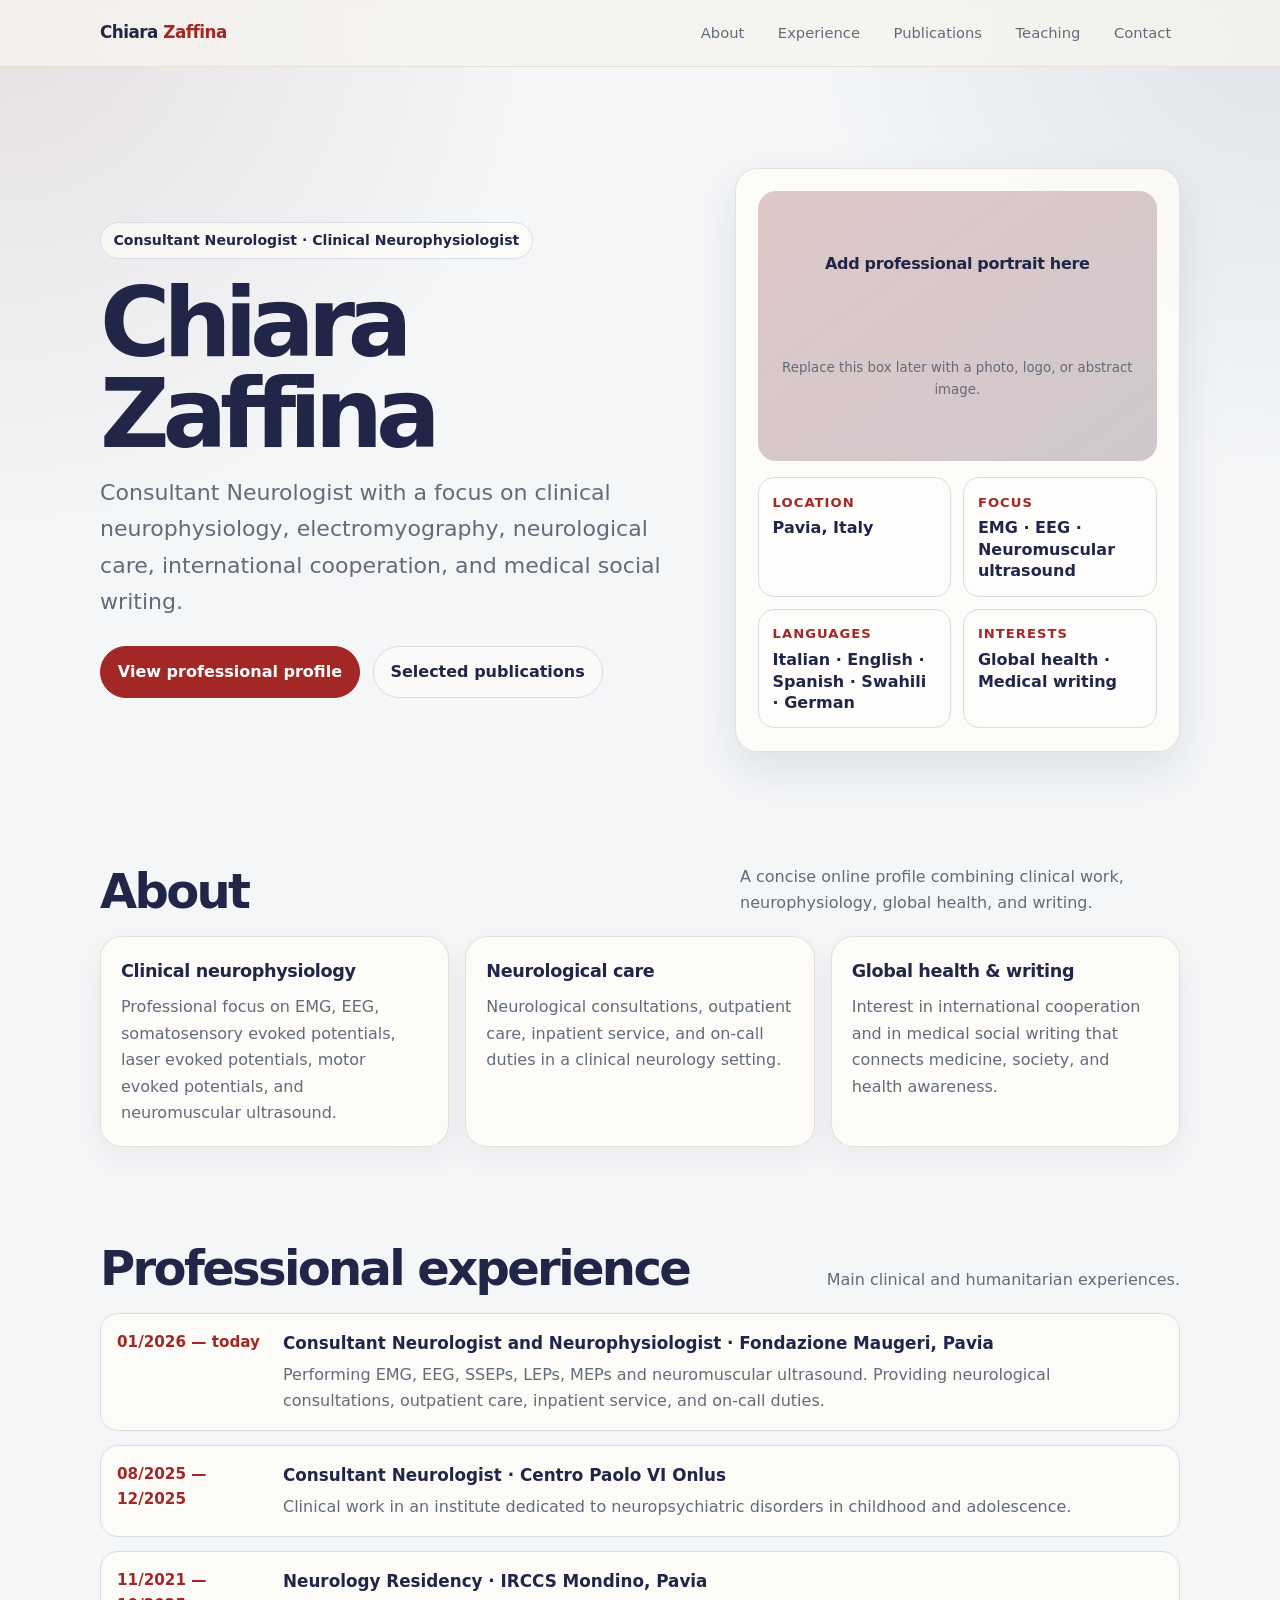
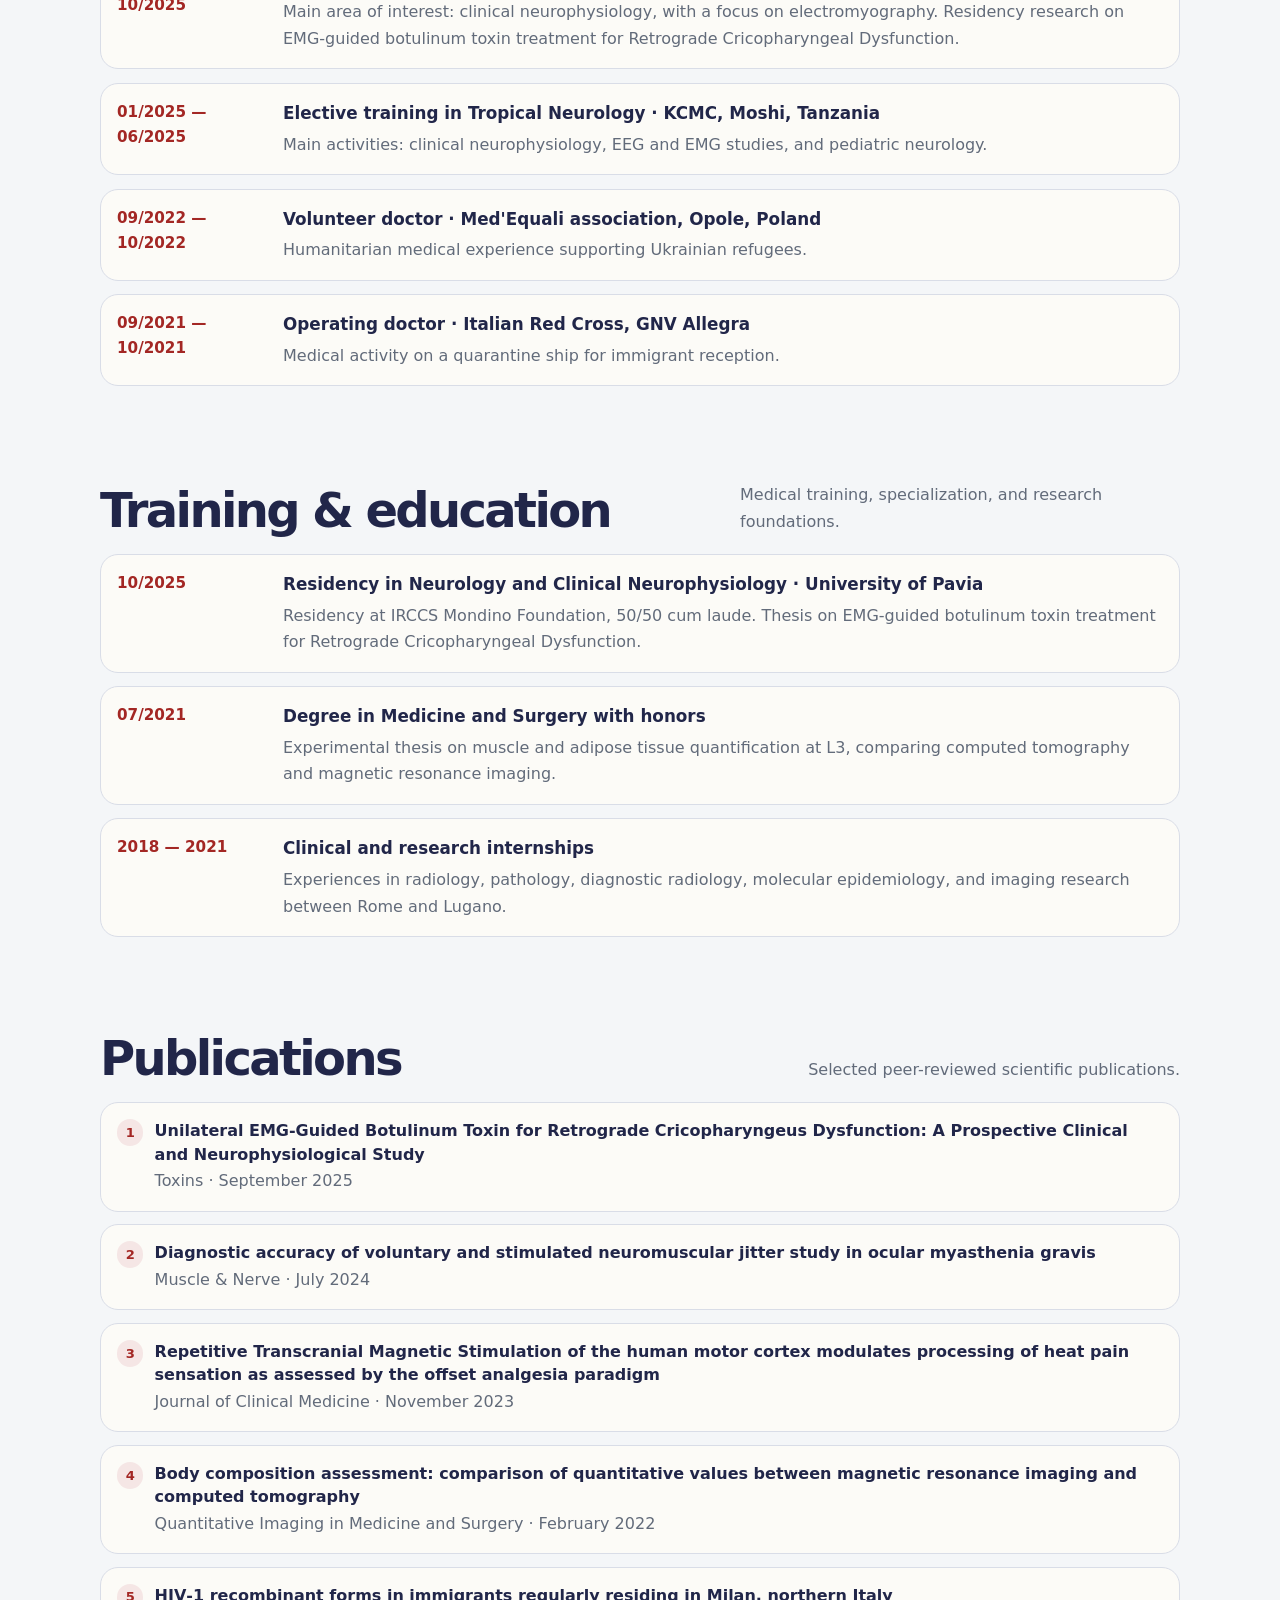
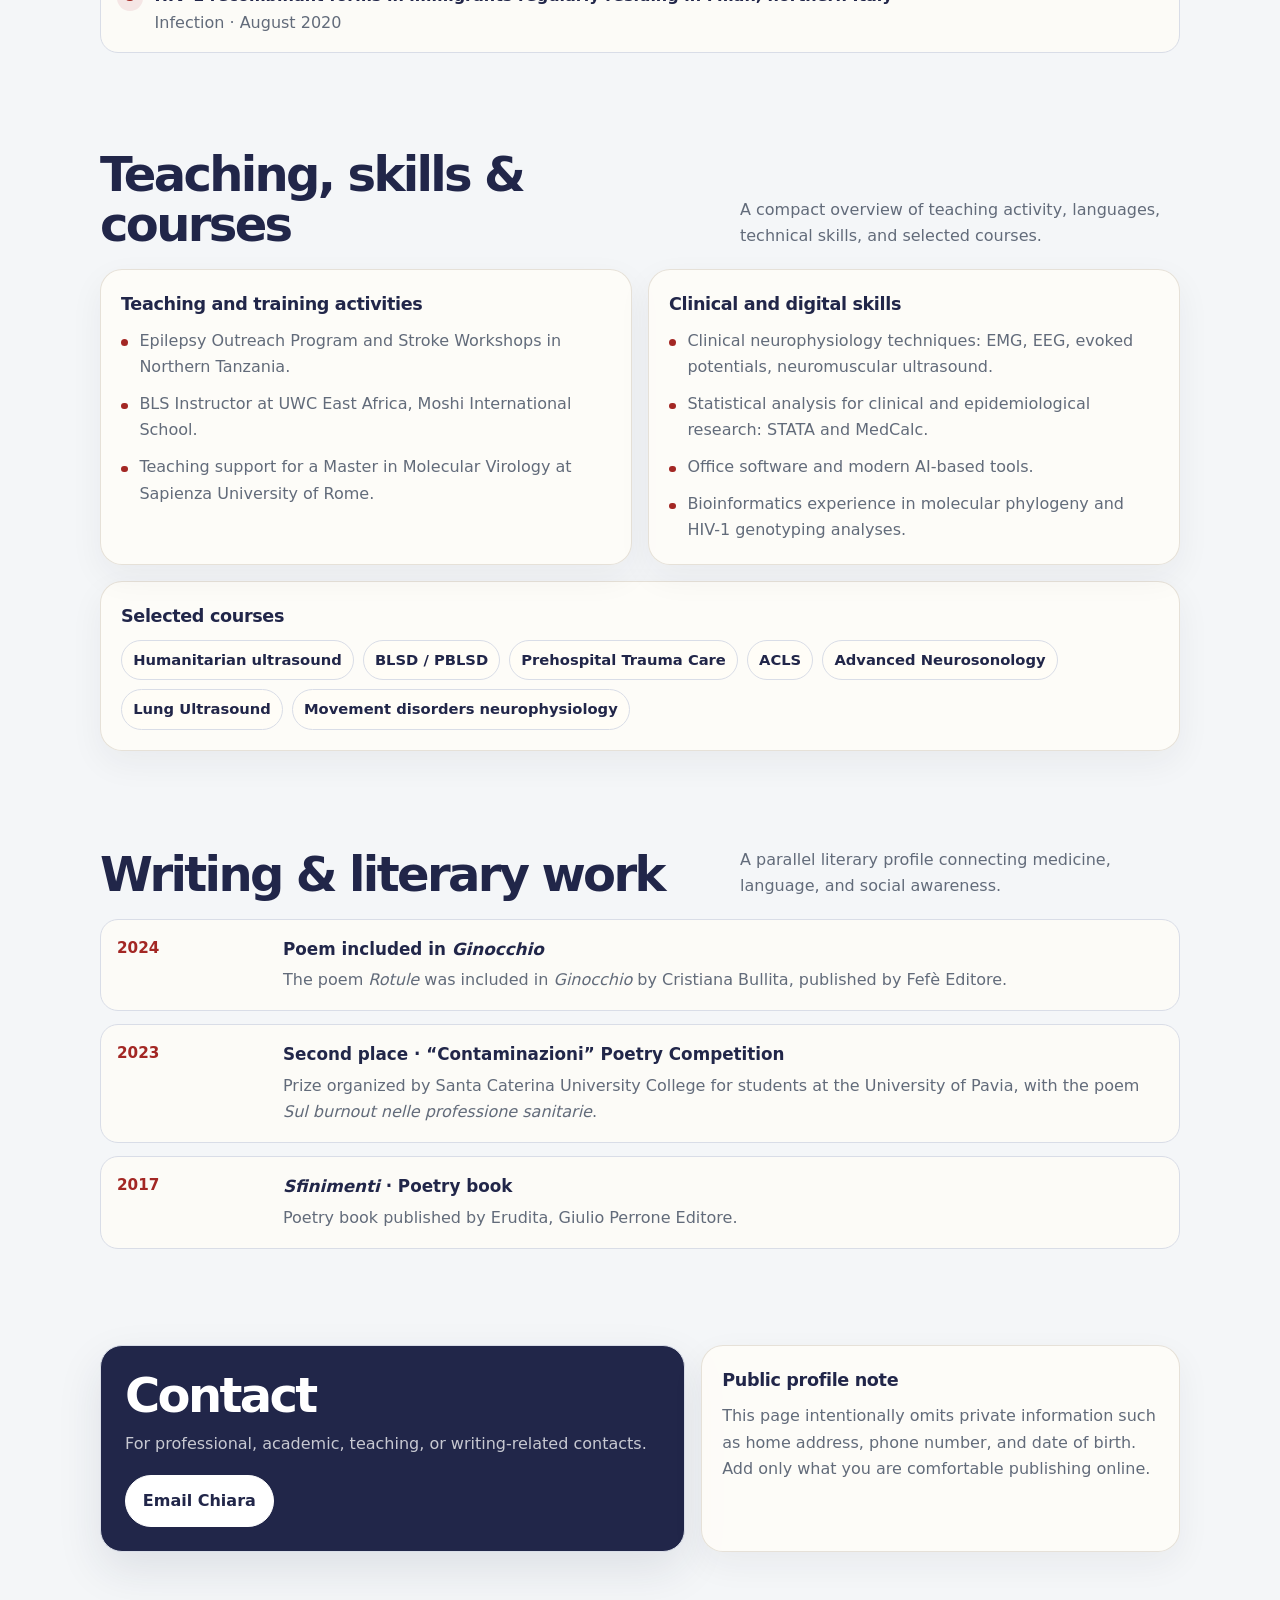
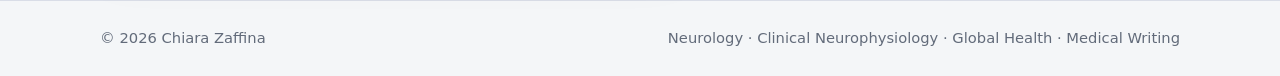
==== index.html @ eca530d1 "Update index.html cambio colori CV" ====
<!DOCTYPE html>
<html lang="en">
<head>
  <meta charset="UTF-8" />
  <meta name="viewport" content="width=device-width, initial-scale=1.0" />
  <title>Chiara Zaffina | Neurologist & Clinical Neurophysiologist</title>
  <meta name="description" content="Personal academic and professional website of Chiara Zaffina, Consultant Neurologist and Clinical Neurophysiologist." />

  <style>
    :root {
      /* Palette inspired by Policlinico Universitario Campus Bio-Medico:
         institutional deep navy + clinical burgundy red + clean white/grey surfaces. */
      --bg: #f4f6f8;
      --paper: #ffffff;
      --ink: #212649;
      --muted: #626b7a;
      --line: #d9dde7;
      --accent: #a32724;
      --accent-soft: #f5e6e5;
      --blue: #212649;
      --blue-soft: #eef1f7;
      --shadow: 0 18px 45px rgba(33, 38, 73, 0.10);
      --radius: 22px;
      --max: 1120px;
    }

    * {
      box-sizing: border-box;
    }

    html {
      scroll-behavior: smooth;
    }

    body {
      margin: 0;
      font-family: Inter, ui-sans-serif, system-ui, -apple-system, BlinkMacSystemFont, "Segoe UI", sans-serif;
      color: var(--ink);
      background:
        radial-gradient(circle at top left, rgba(123, 63, 63, 0.12), transparent 34rem),
        radial-gradient(circle at top right, rgba(38, 63, 94, 0.10), transparent 30rem),
        var(--bg);
      line-height: 1.65;
    }

    a {
      color: inherit;
      text-decoration: none;
    }

    .site-header {
      position: sticky;
      top: 0;
      z-index: 50;
      backdrop-filter: blur(16px);
      background: rgba(247, 244, 239, 0.78);
      border-bottom: 1px solid rgba(228, 222, 212, 0.9);
    }

    .nav {
      max-width: var(--max);
      margin: 0 auto;
      padding: 0.9rem 1.25rem;
      display: flex;
      align-items: center;
      justify-content: space-between;
      gap: 1rem;
    }

    .brand {
      font-weight: 760;
      letter-spacing: -0.03em;
      font-size: 1.05rem;
    }

    .brand span {
      color: var(--accent);
    }

    .nav-links {
      display: flex;
      align-items: center;
      gap: 1rem;
      font-size: 0.92rem;
      color: var(--muted);
    }

    .nav-links a {
      padding: 0.4rem 0.55rem;
      border-radius: 999px;
    }

    .nav-links a:hover {
      background: rgba(255, 255, 255, 0.75);
      color: var(--ink);
    }

    .container {
      max-width: var(--max);
      margin: 0 auto;
      padding: 0 1.25rem;
    }

    .hero {
      padding: 6.3rem 0 4rem;
      display: grid;
      grid-template-columns: minmax(0, 1.15fr) minmax(280px, 0.85fr);
      gap: 2rem;
      align-items: center;
    }

    .eyebrow {
      display: inline-flex;
      align-items: center;
      gap: 0.5rem;
      padding: 0.38rem 0.78rem;
      border: 1px solid var(--line);
      border-radius: 999px;
      color: var(--blue);
      background: rgba(255, 253, 248, 0.65);
      font-size: 0.88rem;
      font-weight: 650;
    }

    h1 {
      margin: 1.2rem 0 0.9rem;
      font-size: clamp(3rem, 8vw, 6rem);
      line-height: 0.95;
      letter-spacing: -0.075em;
    }

    .subtitle {
      max-width: 680px;
      color: var(--muted);
      font-size: clamp(1.1rem, 2.5vw, 1.38rem);
      margin: 0 0 1.6rem;
    }

    .hero-actions {
      display: flex;
      flex-wrap: wrap;
      gap: 0.8rem;
      align-items: center;
    }

    .button {
      display: inline-flex;
      align-items: center;
      justify-content: center;
      gap: 0.45rem;
      min-height: 2.8rem;
      padding: 0.72rem 1.05rem;
      border-radius: 999px;
      border: 1px solid var(--line);
      font-weight: 700;
      transition: transform 180ms ease, box-shadow 180ms ease, background 180ms ease;
    }

    .button:hover {
      transform: translateY(-1px);
      box-shadow: 0 10px 24px rgba(31, 41, 51, 0.08);
    }

    .button.primary {
      color: white;
      background: var(--accent);
      border-color: var(--accent);
    }

    .button.secondary {
      background: rgba(255, 253, 248, 0.72);
    }

    .profile-card {
      background: rgba(255, 253, 248, 0.82);
      border: 1px solid rgba(228, 222, 212, 0.92);
      border-radius: var(--radius);
      box-shadow: var(--shadow);
      padding: 1.4rem;
    }

    .portrait-placeholder {
      min-height: 270px;
      border-radius: 18px;
      background:
        linear-gradient(145deg, rgba(123, 63, 63, 0.18), rgba(38, 63, 94, 0.18)),
        var(--accent-soft);
      display: grid;
      place-items: center;
      text-align: center;
      padding: 1.5rem;
      color: var(--blue);
      font-weight: 760;
      letter-spacing: -0.02em;
    }

    .portrait-placeholder small {
      display: block;
      margin-top: 0.45rem;
      color: var(--muted);
      font-weight: 500;
      letter-spacing: 0;
    }

    .quick-facts {
      display: grid;
      grid-template-columns: 1fr 1fr;
      gap: 0.75rem;
      margin-top: 1rem;
    }

    .fact {
      border: 1px solid var(--line);
      border-radius: 16px;
      padding: 0.85rem;
      background: rgba(255, 255, 255, 0.52);
    }

    .fact strong {
      display: block;
      font-size: 0.82rem;
      color: var(--accent);
      text-transform: uppercase;
      letter-spacing: 0.08em;
    }

    .fact span {
      display: block;
      margin-top: 0.25rem;
      color: var(--ink);
      font-weight: 650;
      line-height: 1.35;
    }

    section {
      padding: 3rem 0;
    }

    .section-title {
      display: flex;
      justify-content: space-between;
      gap: 1.5rem;
      align-items: end;
      margin-bottom: 1.2rem;
    }

    h2 {
      font-size: clamp(2rem, 4vw, 3rem);
      line-height: 1.05;
      letter-spacing: -0.055em;
      margin: 0;
    }

    .section-note {
      max-width: 440px;
      color: var(--muted);
      margin: 0;
    }

    .grid-3 {
      display: grid;
      grid-template-columns: repeat(3, 1fr);
      gap: 1rem;
    }

    .card {
      background: rgba(255, 253, 248, 0.82);
      border: 1px solid rgba(228, 222, 212, 0.9);
      border-radius: var(--radius);
      padding: 1.25rem;
      box-shadow: 0 12px 34px rgba(31, 41, 51, 0.055);
    }

    .card h3 {
      margin: 0 0 0.55rem;
      font-size: 1.1rem;
      letter-spacing: -0.02em;
    }

    .card p {
      margin: 0;
      color: var(--muted);
    }

    .timeline {
      display: grid;
      gap: 0.85rem;
    }

    .timeline-item {
      display: grid;
      grid-template-columns: 150px minmax(0, 1fr);
      gap: 1rem;
      align-items: start;
      background: rgba(255, 253, 248, 0.78);
      border: 1px solid var(--line);
      border-radius: 18px;
      padding: 1rem;
    }

    .date {
      color: var(--accent);
      font-weight: 800;
      font-size: 0.95rem;
    }

    .timeline-item h3 {
      margin: 0 0 0.25rem;
      font-size: 1.05rem;
    }

    .timeline-item p {
      margin: 0;
      color: var(--muted);
    }

    .publications {
      display: grid;
      gap: 0.8rem;
      counter-reset: pubs;
    }

    .publication {
      counter-increment: pubs;
      position: relative;
      padding: 1rem 1rem 1rem 3.35rem;
      border: 1px solid var(--line);
      border-radius: 18px;
      background: rgba(255, 253, 248, 0.78);
    }

    .publication::before {
      content: counter(pubs);
      position: absolute;
      left: 1rem;
      top: 1rem;
      width: 1.65rem;
      height: 1.65rem;
      display: grid;
      place-items: center;
      border-radius: 999px;
      background: var(--accent-soft);
      color: var(--accent);
      font-weight: 800;
      font-size: 0.82rem;
    }

    .publication strong {
      display: block;
      line-height: 1.45;
    }

    .publication span {
      display: block;
      color: var(--muted);
      margin-top: 0.15rem;
    }

    .two-col {
      display: grid;
      grid-template-columns: 1fr 1fr;
      gap: 1rem;
    }

    ul.clean {
      padding: 0;
      margin: 0;
      list-style: none;
      display: grid;
      gap: 0.65rem;
    }

    ul.clean li {
      padding-left: 1.15rem;
      position: relative;
      color: var(--muted);
    }

    ul.clean li::before {
      content: "";
      position: absolute;
      left: 0;
      top: 0.72em;
      width: 0.42rem;
      height: 0.42rem;
      border-radius: 999px;
      background: var(--accent);
    }

    .tags {
      display: flex;
      flex-wrap: wrap;
      gap: 0.55rem;
    }

    .tag {
      padding: 0.45rem 0.7rem;
      border-radius: 999px;
      background: rgba(255, 253, 248, 0.9);
      border: 1px solid var(--line);
      color: var(--blue);
      font-weight: 650;
      font-size: 0.92rem;
    }

    .contact-box {
      display: grid;
      grid-template-columns: 1.1fr 0.9fr;
      gap: 1rem;
      align-items: stretch;
    }

    .contact-panel {
      border-radius: var(--radius);
      border: 1px solid var(--line);
      background: var(--blue);
      color: white;
      padding: 1.5rem;
      box-shadow: var(--shadow);
    }

    .contact-panel p {
      color: rgba(255,255,255,0.75);
      margin: 0.7rem 0 1.1rem;
    }

    .contact-panel .button {
      background: white;
      color: var(--blue);
      border-color: white;
    }

    footer {
      border-top: 1px solid var(--line);
      padding: 1.6rem 0;
      color: var(--muted);
      font-size: 0.92rem;
    }

    .footer-inner {
      max-width: var(--max);
      margin: 0 auto;
      padding: 0 1.25rem;
      display: flex;
      justify-content: space-between;
      gap: 1rem;
      flex-wrap: wrap;
    }

    @media (max-width: 880px) {
      .hero,
      .two-col,
      .contact-box {
        grid-template-columns: 1fr;
      }

      .grid-3 {
        grid-template-columns: 1fr;
      }

      .section-title {
        display: block;
      }

      .section-note {
        margin-top: 0.7rem;
      }
    }

    @media (max-width: 680px) {
      .nav {
        align-items: flex-start;
      }

      .nav-links {
        display: none;
      }

      .hero {
        padding-top: 4.2rem;
      }

      .quick-facts {
        grid-template-columns: 1fr;
      }

      .timeline-item {
        grid-template-columns: 1fr;
      }

      h1 {
        font-size: clamp(3rem, 17vw, 5rem);
      }
    }
  </style>
</head>

<body>
  <header class="site-header">
    <nav class="nav" aria-label="Main navigation">
      <a class="brand" href="#top">Chiara <span>Zaffina</span></a>
      <div class="nav-links">
        <a href="#about">About</a>
        <a href="#experience">Experience</a>
        <a href="#publications">Publications</a>
        <a href="#teaching">Teaching</a>
        <a href="#contact">Contact</a>
      </div>
    </nav>
  </header>

  <main id="top">
    <div class="container">
      <section class="hero" aria-labelledby="hero-title">
        <div>
          <div class="eyebrow">Consultant Neurologist · Clinical Neurophysiologist</div>
          <h1 id="hero-title">Chiara Zaffina</h1>
          <p class="subtitle">
            Consultant Neurologist with a focus on clinical neurophysiology, electromyography, neurological care, international cooperation, and medical social writing.
          </p>
          <div class="hero-actions">
            <a class="button primary" href="#experience">View professional profile</a>
            <a class="button secondary" href="#publications">Selected publications</a>
          </div>
        </div>

        <aside class="profile-card" aria-label="Profile summary">
          <div class="portrait-placeholder">
            Add professional portrait here
            <small>Replace this box later with a photo, logo, or abstract image.</small>
          </div>
          <div class="quick-facts">
            <div class="fact">
              <strong>Location</strong>
              <span>Pavia, Italy</span>
            </div>
            <div class="fact">
              <strong>Focus</strong>
              <span>EMG · EEG · Neuromuscular ultrasound</span>
            </div>
            <div class="fact">
              <strong>Languages</strong>
              <span>Italian · English · Spanish · Swahili · German</span>
            </div>
            <div class="fact">
              <strong>Interests</strong>
              <span>Global health · Medical writing</span>
            </div>
          </div>
        </aside>
      </section>
    </div>

    <section id="about">
      <div class="container">
        <div class="section-title">
          <h2>About</h2>
          <p class="section-note">A concise online profile combining clinical work, neurophysiology, global health, and writing.</p>
        </div>
        <div class="grid-3">
          <article class="card">
            <h3>Clinical neurophysiology</h3>
            <p>Professional focus on EMG, EEG, somatosensory evoked potentials, laser evoked potentials, motor evoked potentials, and neuromuscular ultrasound.</p>
          </article>
          <article class="card">
            <h3>Neurological care</h3>
            <p>Neurological consultations, outpatient care, inpatient service, and on-call duties in a clinical neurology setting.</p>
          </article>
          <article class="card">
            <h3>Global health & writing</h3>
            <p>Interest in international cooperation and in medical social writing that connects medicine, society, and health awareness.</p>
          </article>
        </div>
      </div>
    </section>

    <section id="experience">
      <div class="container">
        <div class="section-title">
          <h2>Professional experience</h2>
          <p class="section-note">Main clinical and humanitarian experiences.</p>
        </div>

        <div class="timeline">
          <article class="timeline-item">
            <div class="date">01/2026 — today</div>
            <div>
              <h3>Consultant Neurologist and Neurophysiologist · Fondazione Maugeri, Pavia</h3>
              <p>Performing EMG, EEG, SSEPs, LEPs, MEPs and neuromuscular ultrasound. Providing neurological consultations, outpatient care, inpatient service, and on-call duties.</p>
            </div>
          </article>

          <article class="timeline-item">
            <div class="date">08/2025 — 12/2025</div>
            <div>
              <h3>Consultant Neurologist · Centro Paolo VI Onlus</h3>
              <p>Clinical work in an institute dedicated to neuropsychiatric disorders in childhood and adolescence.</p>
            </div>
          </article>

          <article class="timeline-item">
            <div class="date">11/2021 — 10/2025</div>
            <div>
              <h3>Neurology Residency · IRCCS Mondino, Pavia</h3>
              <p>Main area of interest: clinical neurophysiology, with a focus on electromyography. Residency research on EMG-guided botulinum toxin treatment for Retrograde Cricopharyngeal Dysfunction.</p>
            </div>
          </article>

          <article class="timeline-item">
            <div class="date">01/2025 — 06/2025</div>
            <div>
              <h3>Elective training in Tropical Neurology · KCMC, Moshi, Tanzania</h3>
              <p>Main activities: clinical neurophysiology, EEG and EMG studies, and pediatric neurology.</p>
            </div>
          </article>

          <article class="timeline-item">
            <div class="date">09/2022 — 10/2022</div>
            <div>
              <h3>Volunteer doctor · Med'Equali association, Opole, Poland</h3>
              <p>Humanitarian medical experience supporting Ukrainian refugees.</p>
            </div>
          </article>

          <article class="timeline-item">
            <div class="date">09/2021 — 10/2021</div>
            <div>
              <h3>Operating doctor · Italian Red Cross, GNV Allegra</h3>
              <p>Medical activity on a quarantine ship for immigrant reception.</p>
            </div>
          </article>
        </div>
      </div>
    </section>

    <section id="education">
      <div class="container">
        <div class="section-title">
          <h2>Training & education</h2>
          <p class="section-note">Medical training, specialization, and research foundations.</p>
        </div>

        <div class="timeline">
          <article class="timeline-item">
            <div class="date">10/2025</div>
            <div>
              <h3>Residency in Neurology and Clinical Neurophysiology · University of Pavia</h3>
              <p>Residency at IRCCS Mondino Foundation, 50/50 cum laude. Thesis on EMG-guided botulinum toxin treatment for Retrograde Cricopharyngeal Dysfunction.</p>
            </div>
          </article>

          <article class="timeline-item">
            <div class="date">07/2021</div>
            <div>
              <h3>Degree in Medicine and Surgery with honors</h3>
              <p>Experimental thesis on muscle and adipose tissue quantification at L3, comparing computed tomography and magnetic resonance imaging.</p>
            </div>
          </article>

          <article class="timeline-item">
            <div class="date">2018 — 2021</div>
            <div>
              <h3>Clinical and research internships</h3>
              <p>Experiences in radiology, pathology, diagnostic radiology, molecular epidemiology, and imaging research between Rome and Lugano.</p>
            </div>
          </article>
        </div>
      </div>
    </section>

    <section id="publications">
      <div class="container">
        <div class="section-title">
          <h2>Publications</h2>
          <p class="section-note">Selected peer-reviewed scientific publications.</p>
        </div>

        <div class="publications">
          <article class="publication">
            <strong>Unilateral EMG-Guided Botulinum Toxin for Retrograde Cricopharyngeus Dysfunction: A Prospective Clinical and Neurophysiological Study</strong>
            <span>Toxins · September 2025</span>
          </article>
          <article class="publication">
            <strong>Diagnostic accuracy of voluntary and stimulated neuromuscular jitter study in ocular myasthenia gravis</strong>
            <span>Muscle & Nerve · July 2024</span>
          </article>
          <article class="publication">
            <strong>Repetitive Transcranial Magnetic Stimulation of the human motor cortex modulates processing of heat pain sensation as assessed by the offset analgesia paradigm</strong>
            <span>Journal of Clinical Medicine · November 2023</span>
          </article>
          <article class="publication">
            <strong>Body composition assessment: comparison of quantitative values between magnetic resonance imaging and computed tomography</strong>
            <span>Quantitative Imaging in Medicine and Surgery · February 2022</span>
          </article>
          <article class="publication">
            <strong>HIV‑1 recombinant forms in immigrants regularly residing in Milan, northern Italy</strong>
            <span>Infection · August 2020</span>
          </article>
        </div>
      </div>
    </section>

    <section id="teaching">
      <div class="container">
        <div class="section-title">
          <h2>Teaching, skills & courses</h2>
          <p class="section-note">A compact overview of teaching activity, languages, technical skills, and selected courses.</p>
        </div>

        <div class="two-col">
          <article class="card">
            <h3>Teaching and training activities</h3>
            <ul class="clean">
              <li>Epilepsy Outreach Program and Stroke Workshops in Northern Tanzania.</li>
              <li>BLS Instructor at UWC East Africa, Moshi International School.</li>
              <li>Teaching support for a Master in Molecular Virology at Sapienza University of Rome.</li>
            </ul>
          </article>

          <article class="card">
            <h3>Clinical and digital skills</h3>
            <ul class="clean">
              <li>Clinical neurophysiology techniques: EMG, EEG, evoked potentials, neuromuscular ultrasound.</li>
              <li>Statistical analysis for clinical and epidemiological research: STATA and MedCalc.</li>
              <li>Office software and modern AI-based tools.</li>
              <li>Bioinformatics experience in molecular phylogeny and HIV-1 genotyping analyses.</li>
            </ul>
          </article>
        </div>

        <div class="card" style="margin-top: 1rem;">
          <h3>Selected courses</h3>
          <div class="tags">
            <span class="tag">Humanitarian ultrasound</span>
            <span class="tag">BLSD / PBLSD</span>
            <span class="tag">Prehospital Trauma Care</span>
            <span class="tag">ACLS</span>
            <span class="tag">Advanced Neurosonology</span>
            <span class="tag">Lung Ultrasound</span>
            <span class="tag">Movement disorders neurophysiology</span>
          </div>
        </div>
      </div>
    </section>

    <section id="writing">
      <div class="container">
        <div class="section-title">
          <h2>Writing & literary work</h2>
          <p class="section-note">A parallel literary profile connecting medicine, language, and social awareness.</p>
        </div>

        <div class="timeline">
          <article class="timeline-item">
            <div class="date">2024</div>
            <div>
              <h3>Poem included in <em>Ginocchio</em></h3>
              <p>The poem <em>Rotule</em> was included in <em>Ginocchio</em> by Cristiana Bullita, published by Fefè Editore.</p>
            </div>
          </article>

          <article class="timeline-item">
            <div class="date">2023</div>
            <div>
              <h3>Second place · “Contaminazioni” Poetry Competition</h3>
              <p>Prize organized by Santa Caterina University College for students at the University of Pavia, with the poem <em>Sul burnout nelle professione sanitarie</em>.</p>
            </div>
          </article>

          <article class="timeline-item">
            <div class="date">2017</div>
            <div>
              <h3><em>Sfinimenti</em> · Poetry book</h3>
              <p>Poetry book published by Erudita, Giulio Perrone Editore.</p>
            </div>
          </article>
        </div>
      </div>
    </section>

    <section id="contact">
      <div class="container">
        <div class="contact-box">
          <div class="contact-panel">
            <h2>Contact</h2>
            <p>For professional, academic, teaching, or writing-related contacts.</p>
            <a class="button" href="mailto:chiara.zaffina96@gmail.com">Email Chiara</a>
          </div>

          <article class="card">
            <h3>Public profile note</h3>
            <p>
              This page intentionally omits private information such as home address, phone number, and date of birth. Add only what you are comfortable publishing online.
            </p>
          </article>
        </div>
      </div>
    </section>
  </main>

  <footer>
    <div class="footer-inner">
      <span>© <span id="year"></span> Chiara Zaffina</span>
      <span>Neurology · Clinical Neurophysiology · Global Health · Medical Writing</span>
    </div>
  </footer>

  <script>
    document.getElementById("year").textContent = new Date().getFullYear();
  </script>
</body>
</html>
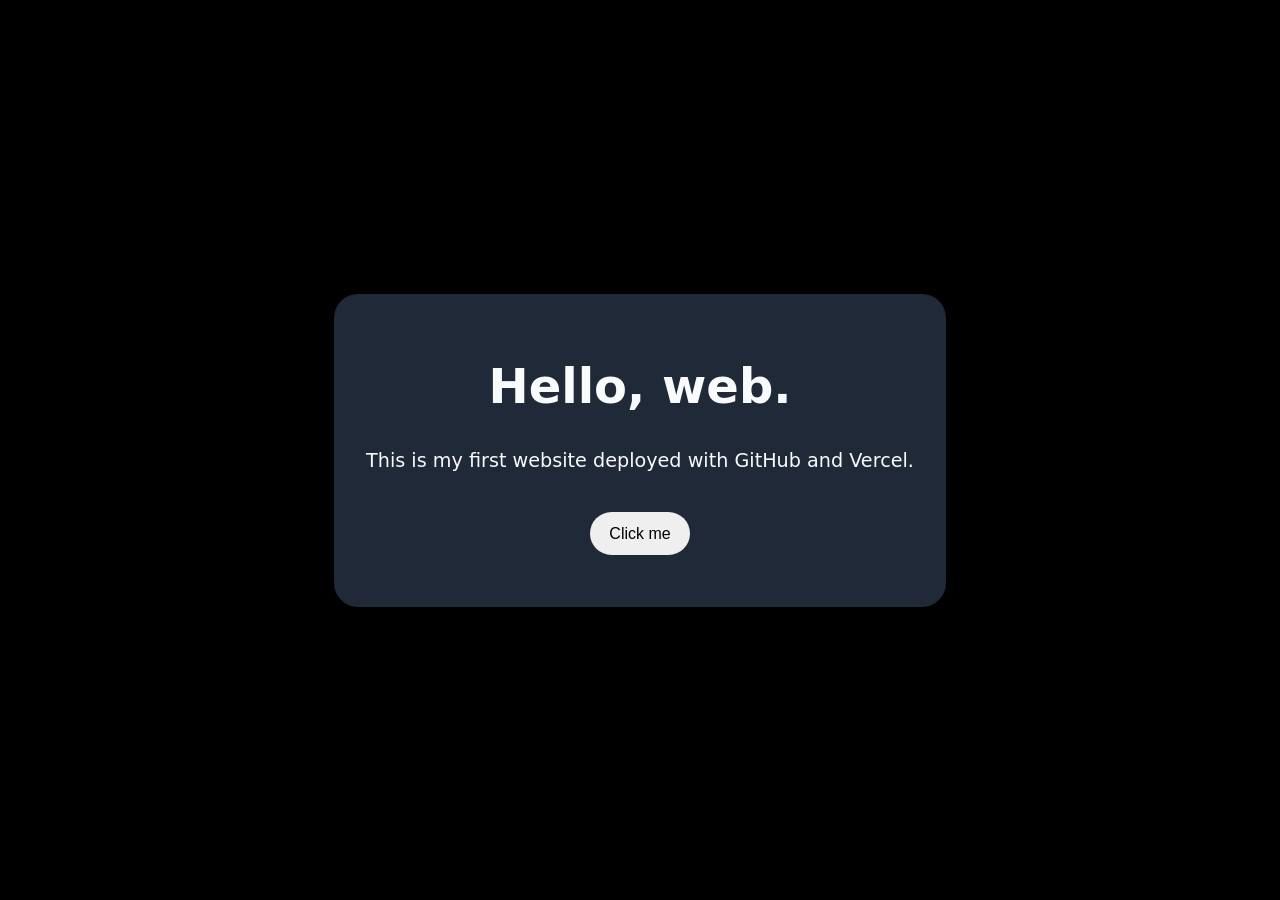
==== commit 995c9251: "Update index.html ripristino" ====
--- a/index.html
+++ b/index.html
@@ -3,810 +3,17 @@
 <head>
   <meta charset="UTF-8" />
   <meta name="viewport" content="width=device-width, initial-scale=1.0" />
-  <title>Chiara Zaffina | Neurologist & Clinical Neurophysiologist</title>
-  <meta name="description" content="Personal academic and professional website of Chiara Zaffina, Consultant Neurologist and Clinical Neurophysiologist." />
-
-  <style>
-    :root {
-      /* Palette inspired by Policlinico Universitario Campus Bio-Medico:
-         institutional deep navy + clinical burgundy red + clean white/grey surfaces. */
-      --bg: #f4f6f8;
-      --paper: #ffffff;
-      --ink: #212649;
-      --muted: #626b7a;
-      --line: #d9dde7;
-      --accent: #a32724;
-      --accent-soft: #f5e6e5;
-      --blue: #212649;
-      --blue-soft: #eef1f7;
-      --shadow: 0 18px 45px rgba(33, 38, 73, 0.10);
-      --radius: 22px;
-      --max: 1120px;
-    }
-
-    * {
-      box-sizing: border-box;
-    }
-
-    html {
-      scroll-behavior: smooth;
-    }
-
-    body {
-      margin: 0;
-      font-family: Inter, ui-sans-serif, system-ui, -apple-system, BlinkMacSystemFont, "Segoe UI", sans-serif;
-      color: var(--ink);
-      background:
-        radial-gradient(circle at top left, rgba(123, 63, 63, 0.12), transparent 34rem),
-        radial-gradient(circle at top right, rgba(38, 63, 94, 0.10), transparent 30rem),
-        var(--bg);
-      line-height: 1.65;
-    }
-
-    a {
-      color: inherit;
-      text-decoration: none;
-    }
-
-    .site-header {
-      position: sticky;
-      top: 0;
-      z-index: 50;
-      backdrop-filter: blur(16px);
-      background: rgba(247, 244, 239, 0.78);
-      border-bottom: 1px solid rgba(228, 222, 212, 0.9);
-    }
-
-    .nav {
-      max-width: var(--max);
-      margin: 0 auto;
-      padding: 0.9rem 1.25rem;
-      display: flex;
-      align-items: center;
-      justify-content: space-between;
-      gap: 1rem;
-    }
-
-    .brand {
-      font-weight: 760;
-      letter-spacing: -0.03em;
-      font-size: 1.05rem;
-    }
-
-    .brand span {
-      color: var(--accent);
-    }
-
-    .nav-links {
-      display: flex;
-      align-items: center;
-      gap: 1rem;
-      font-size: 0.92rem;
-      color: var(--muted);
-    }
-
-    .nav-links a {
-      padding: 0.4rem 0.55rem;
-      border-radius: 999px;
-    }
-
-    .nav-links a:hover {
-      background: rgba(255, 255, 255, 0.75);
-      color: var(--ink);
-    }
-
-    .container {
-      max-width: var(--max);
-      margin: 0 auto;
-      padding: 0 1.25rem;
-    }
-
-    .hero {
-      padding: 6.3rem 0 4rem;
-      display: grid;
-      grid-template-columns: minmax(0, 1.15fr) minmax(280px, 0.85fr);
-      gap: 2rem;
-      align-items: center;
-    }
-
-    .eyebrow {
-      display: inline-flex;
-      align-items: center;
-      gap: 0.5rem;
-      padding: 0.38rem 0.78rem;
-      border: 1px solid var(--line);
-      border-radius: 999px;
-      color: var(--blue);
-      background: rgba(255, 253, 248, 0.65);
-      font-size: 0.88rem;
-      font-weight: 650;
-    }
-
-    h1 {
-      margin: 1.2rem 0 0.9rem;
-      font-size: clamp(3rem, 8vw, 6rem);
-      line-height: 0.95;
-      letter-spacing: -0.075em;
-    }
-
-    .subtitle {
-      max-width: 680px;
-      color: var(--muted);
-      font-size: clamp(1.1rem, 2.5vw, 1.38rem);
-      margin: 0 0 1.6rem;
-    }
-
-    .hero-actions {
-      display: flex;
-      flex-wrap: wrap;
-      gap: 0.8rem;
-      align-items: center;
-    }
-
-    .button {
-      display: inline-flex;
-      align-items: center;
-      justify-content: center;
-      gap: 0.45rem;
-      min-height: 2.8rem;
-      padding: 0.72rem 1.05rem;
-      border-radius: 999px;
-      border: 1px solid var(--line);
-      font-weight: 700;
-      transition: transform 180ms ease, box-shadow 180ms ease, background 180ms ease;
-    }
-
-    .button:hover {
-      transform: translateY(-1px);
-      box-shadow: 0 10px 24px rgba(31, 41, 51, 0.08);
-    }
-
-    .button.primary {
-      color: white;
-      background: var(--accent);
-      border-color: var(--accent);
-    }
-
-    .button.secondary {
-      background: rgba(255, 253, 248, 0.72);
-    }
-
-    .profile-card {
-      background: rgba(255, 253, 248, 0.82);
-      border: 1px solid rgba(228, 222, 212, 0.92);
-      border-radius: var(--radius);
-      box-shadow: var(--shadow);
-      padding: 1.4rem;
-    }
-
-    .portrait-placeholder {
-      min-height: 270px;
-      border-radius: 18px;
-      background:
-        linear-gradient(145deg, rgba(123, 63, 63, 0.18), rgba(38, 63, 94, 0.18)),
-        var(--accent-soft);
-      display: grid;
-      place-items: center;
-      text-align: center;
-      padding: 1.5rem;
-      color: var(--blue);
-      font-weight: 760;
-      letter-spacing: -0.02em;
-    }
-
-    .portrait-placeholder small {
-      display: block;
-      margin-top: 0.45rem;
-      color: var(--muted);
-      font-weight: 500;
-      letter-spacing: 0;
-    }
-
-    .quick-facts {
-      display: grid;
-      grid-template-columns: 1fr 1fr;
-      gap: 0.75rem;
-      margin-top: 1rem;
-    }
-
-    .fact {
-      border: 1px solid var(--line);
-      border-radius: 16px;
-      padding: 0.85rem;
-      background: rgba(255, 255, 255, 0.52);
-    }
-
-    .fact strong {
-      display: block;
-      font-size: 0.82rem;
-      color: var(--accent);
-      text-transform: uppercase;
-      letter-spacing: 0.08em;
-    }
-
-    .fact span {
-      display: block;
-      margin-top: 0.25rem;
-      color: var(--ink);
-      font-weight: 650;
-      line-height: 1.35;
-    }
-
-    section {
-      padding: 3rem 0;
-    }
-
-    .section-title {
-      display: flex;
-      justify-content: space-between;
-      gap: 1.5rem;
-      align-items: end;
-      margin-bottom: 1.2rem;
-    }
-
-    h2 {
-      font-size: clamp(2rem, 4vw, 3rem);
-      line-height: 1.05;
-      letter-spacing: -0.055em;
-      margin: 0;
-    }
-
-    .section-note {
-      max-width: 440px;
-      color: var(--muted);
-      margin: 0;
-    }
-
-    .grid-3 {
-      display: grid;
-      grid-template-columns: repeat(3, 1fr);
-      gap: 1rem;
-    }
-
-    .card {
-      background: rgba(255, 253, 248, 0.82);
-      border: 1px solid rgba(228, 222, 212, 0.9);
-      border-radius: var(--radius);
-      padding: 1.25rem;
-      box-shadow: 0 12px 34px rgba(31, 41, 51, 0.055);
-    }
-
-    .card h3 {
-      margin: 0 0 0.55rem;
-      font-size: 1.1rem;
-      letter-spacing: -0.02em;
-    }
-
-    .card p {
-      margin: 0;
-      color: var(--muted);
-    }
-
-    .timeline {
-      display: grid;
-      gap: 0.85rem;
-    }
-
-    .timeline-item {
-      display: grid;
-      grid-template-columns: 150px minmax(0, 1fr);
-      gap: 1rem;
-      align-items: start;
-      background: rgba(255, 253, 248, 0.78);
-      border: 1px solid var(--line);
-      border-radius: 18px;
-      padding: 1rem;
-    }
-
-    .date {
-      color: var(--accent);
-      font-weight: 800;
-      font-size: 0.95rem;
-    }
-
-    .timeline-item h3 {
-      margin: 0 0 0.25rem;
-      font-size: 1.05rem;
-    }
-
-    .timeline-item p {
-      margin: 0;
-      color: var(--muted);
-    }
-
-    .publications {
-      display: grid;
-      gap: 0.8rem;
-      counter-reset: pubs;
-    }
-
-    .publication {
-      counter-increment: pubs;
-      position: relative;
-      padding: 1rem 1rem 1rem 3.35rem;
-      border: 1px solid var(--line);
-      border-radius: 18px;
-      background: rgba(255, 253, 248, 0.78);
-    }
-
-    .publication::before {
-      content: counter(pubs);
-      position: absolute;
-      left: 1rem;
-      top: 1rem;
-      width: 1.65rem;
-      height: 1.65rem;
-      display: grid;
-      place-items: center;
-      border-radius: 999px;
-      background: var(--accent-soft);
-      color: var(--accent);
-      font-weight: 800;
-      font-size: 0.82rem;
-    }
-
-    .publication strong {
-      display: block;
-      line-height: 1.45;
-    }
-
-    .publication span {
-      display: block;
-      color: var(--muted);
-      margin-top: 0.15rem;
-    }
-
-    .two-col {
-      display: grid;
-      grid-template-columns: 1fr 1fr;
-      gap: 1rem;
-    }
-
-    ul.clean {
-      padding: 0;
-      margin: 0;
-      list-style: none;
-      display: grid;
-      gap: 0.65rem;
-    }
-
-    ul.clean li {
-      padding-left: 1.15rem;
-      position: relative;
-      color: var(--muted);
-    }
-
-    ul.clean li::before {
-      content: "";
-      position: absolute;
-      left: 0;
-      top: 0.72em;
-      width: 0.42rem;
-      height: 0.42rem;
-      border-radius: 999px;
-      background: var(--accent);
-    }
-
-    .tags {
-      display: flex;
-      flex-wrap: wrap;
-      gap: 0.55rem;
-    }
-
-    .tag {
-      padding: 0.45rem 0.7rem;
-      border-radius: 999px;
-      background: rgba(255, 253, 248, 0.9);
-      border: 1px solid var(--line);
-      color: var(--blue);
-      font-weight: 650;
-      font-size: 0.92rem;
-    }
-
-    .contact-box {
-      display: grid;
-      grid-template-columns: 1.1fr 0.9fr;
-      gap: 1rem;
-      align-items: stretch;
-    }
-
-    .contact-panel {
-      border-radius: var(--radius);
-      border: 1px solid var(--line);
-      background: var(--blue);
-      color: white;
-      padding: 1.5rem;
-      box-shadow: var(--shadow);
-    }
-
-    .contact-panel p {
-      color: rgba(255,255,255,0.75);
-      margin: 0.7rem 0 1.1rem;
-    }
-
-    .contact-panel .button {
-      background: white;
-      color: var(--blue);
-      border-color: white;
-    }
-
-    footer {
-      border-top: 1px solid var(--line);
-      padding: 1.6rem 0;
-      color: var(--muted);
-      font-size: 0.92rem;
-    }
-
-    .footer-inner {
-      max-width: var(--max);
-      margin: 0 auto;
-      padding: 0 1.25rem;
-      display: flex;
-      justify-content: space-between;
-      gap: 1rem;
-      flex-wrap: wrap;
-    }
-
-    @media (max-width: 880px) {
-      .hero,
-      .two-col,
-      .contact-box {
-        grid-template-columns: 1fr;
-      }
-
-      .grid-3 {
-        grid-template-columns: 1fr;
-      }
-
-      .section-title {
-        display: block;
-      }
-
-      .section-note {
-        margin-top: 0.7rem;
-      }
-    }
-
-    @media (max-width: 680px) {
-      .nav {
-        align-items: flex-start;
-      }
-
-      .nav-links {
-        display: none;
-      }
-
-      .hero {
-        padding-top: 4.2rem;
-      }
-
-      .quick-facts {
-        grid-template-columns: 1fr;
-      }
-
-      .timeline-item {
-        grid-template-columns: 1fr;
-      }
-
-      h1 {
-        font-size: clamp(3rem, 17vw, 5rem);
-      }
-    }
-  </style>
+  <title>My First Website</title>
+  <link rel="stylesheet" href="style.css" />
 </head>
-
 <body>
-  <header class="site-header">
-    <nav class="nav" aria-label="Main navigation">
-      <a class="brand" href="#top">Chiara <span>Zaffina</span></a>
-      <div class="nav-links">
-        <a href="#about">About</a>
-        <a href="#experience">Experience</a>
-        <a href="#publications">Publications</a>
-        <a href="#teaching">Teaching</a>
-        <a href="#contact">Contact</a>
-      </div>
-    </nav>
-  </header>
-
-  <main id="top">
-    <div class="container">
-      <section class="hero" aria-labelledby="hero-title">
-        <div>
-          <div class="eyebrow">Consultant Neurologist · Clinical Neurophysiologist</div>
-          <h1 id="hero-title">Chiara Zaffina</h1>
-          <p class="subtitle">
-            Consultant Neurologist with a focus on clinical neurophysiology, electromyography, neurological care, international cooperation, and medical social writing.
-          </p>
-          <div class="hero-actions">
-            <a class="button primary" href="#experience">View professional profile</a>
-            <a class="button secondary" href="#publications">Selected publications</a>
-          </div>
-        </div>
-
-        <aside class="profile-card" aria-label="Profile summary">
-          <div class="portrait-placeholder">
-            Add professional portrait here
-            <small>Replace this box later with a photo, logo, or abstract image.</small>
-          </div>
-          <div class="quick-facts">
-            <div class="fact">
-              <strong>Location</strong>
-              <span>Pavia, Italy</span>
-            </div>
-            <div class="fact">
-              <strong>Focus</strong>
-              <span>EMG · EEG · Neuromuscular ultrasound</span>
-            </div>
-            <div class="fact">
-              <strong>Languages</strong>
-              <span>Italian · English · Spanish · Swahili · German</span>
-            </div>
-            <div class="fact">
-              <strong>Interests</strong>
-              <span>Global health · Medical writing</span>
-            </div>
-          </div>
-        </aside>
-      </section>
-    </div>
-
-    <section id="about">
-      <div class="container">
-        <div class="section-title">
-          <h2>About</h2>
-          <p class="section-note">A concise online profile combining clinical work, neurophysiology, global health, and writing.</p>
-        </div>
-        <div class="grid-3">
-          <article class="card">
-            <h3>Clinical neurophysiology</h3>
-            <p>Professional focus on EMG, EEG, somatosensory evoked potentials, laser evoked potentials, motor evoked potentials, and neuromuscular ultrasound.</p>
-          </article>
-          <article class="card">
-            <h3>Neurological care</h3>
-            <p>Neurological consultations, outpatient care, inpatient service, and on-call duties in a clinical neurology setting.</p>
-          </article>
-          <article class="card">
-            <h3>Global health & writing</h3>
-            <p>Interest in international cooperation and in medical social writing that connects medicine, society, and health awareness.</p>
-          </article>
-        </div>
-      </div>
-    </section>
-
-    <section id="experience">
-      <div class="container">
-        <div class="section-title">
-          <h2>Professional experience</h2>
-          <p class="section-note">Main clinical and humanitarian experiences.</p>
-        </div>
-
-        <div class="timeline">
-          <article class="timeline-item">
-            <div class="date">01/2026 — today</div>
-            <div>
-              <h3>Consultant Neurologist and Neurophysiologist · Fondazione Maugeri, Pavia</h3>
-              <p>Performing EMG, EEG, SSEPs, LEPs, MEPs and neuromuscular ultrasound. Providing neurological consultations, outpatient care, inpatient service, and on-call duties.</p>
-            </div>
-          </article>
-
-          <article class="timeline-item">
-            <div class="date">08/2025 — 12/2025</div>
-            <div>
-              <h3>Consultant Neurologist · Centro Paolo VI Onlus</h3>
-              <p>Clinical work in an institute dedicated to neuropsychiatric disorders in childhood and adolescence.</p>
-            </div>
-          </article>
-
-          <article class="timeline-item">
-            <div class="date">11/2021 — 10/2025</div>
-            <div>
-              <h3>Neurology Residency · IRCCS Mondino, Pavia</h3>
-              <p>Main area of interest: clinical neurophysiology, with a focus on electromyography. Residency research on EMG-guided botulinum toxin treatment for Retrograde Cricopharyngeal Dysfunction.</p>
-            </div>
-          </article>
-
-          <article class="timeline-item">
-            <div class="date">01/2025 — 06/2025</div>
-            <div>
-              <h3>Elective training in Tropical Neurology · KCMC, Moshi, Tanzania</h3>
-              <p>Main activities: clinical neurophysiology, EEG and EMG studies, and pediatric neurology.</p>
-            </div>
-          </article>
-
-          <article class="timeline-item">
-            <div class="date">09/2022 — 10/2022</div>
-            <div>
-              <h3>Volunteer doctor · Med'Equali association, Opole, Poland</h3>
-              <p>Humanitarian medical experience supporting Ukrainian refugees.</p>
-            </div>
-          </article>
-
-          <article class="timeline-item">
-            <div class="date">09/2021 — 10/2021</div>
-            <div>
-              <h3>Operating doctor · Italian Red Cross, GNV Allegra</h3>
-              <p>Medical activity on a quarantine ship for immigrant reception.</p>
-            </div>
-          </article>
-        </div>
-      </div>
-    </section>
-
-    <section id="education">
-      <div class="container">
-        <div class="section-title">
-          <h2>Training & education</h2>
-          <p class="section-note">Medical training, specialization, and research foundations.</p>
-        </div>
-
-        <div class="timeline">
-          <article class="timeline-item">
-            <div class="date">10/2025</div>
-            <div>
-              <h3>Residency in Neurology and Clinical Neurophysiology · University of Pavia</h3>
-              <p>Residency at IRCCS Mondino Foundation, 50/50 cum laude. Thesis on EMG-guided botulinum toxin treatment for Retrograde Cricopharyngeal Dysfunction.</p>
-            </div>
-          </article>
-
-          <article class="timeline-item">
-            <div class="date">07/2021</div>
-            <div>
-              <h3>Degree in Medicine and Surgery with honors</h3>
-              <p>Experimental thesis on muscle and adipose tissue quantification at L3, comparing computed tomography and magnetic resonance imaging.</p>
-            </div>
-          </article>
-
-          <article class="timeline-item">
-            <div class="date">2018 — 2021</div>
-            <div>
-              <h3>Clinical and research internships</h3>
-              <p>Experiences in radiology, pathology, diagnostic radiology, molecular epidemiology, and imaging research between Rome and Lugano.</p>
-            </div>
-          </article>
-        </div>
-      </div>
-    </section>
-
-    <section id="publications">
-      <div class="container">
-        <div class="section-title">
-          <h2>Publications</h2>
-          <p class="section-note">Selected peer-reviewed scientific publications.</p>
-        </div>
-
-        <div class="publications">
-          <article class="publication">
-            <strong>Unilateral EMG-Guided Botulinum Toxin for Retrograde Cricopharyngeus Dysfunction: A Prospective Clinical and Neurophysiological Study</strong>
-            <span>Toxins · September 2025</span>
-          </article>
-          <article class="publication">
-            <strong>Diagnostic accuracy of voluntary and stimulated neuromuscular jitter study in ocular myasthenia gravis</strong>
-            <span>Muscle & Nerve · July 2024</span>
-          </article>
-          <article class="publication">
-            <strong>Repetitive Transcranial Magnetic Stimulation of the human motor cortex modulates processing of heat pain sensation as assessed by the offset analgesia paradigm</strong>
-            <span>Journal of Clinical Medicine · November 2023</span>
-          </article>
-          <article class="publication">
-            <strong>Body composition assessment: comparison of quantitative values between magnetic resonance imaging and computed tomography</strong>
-            <span>Quantitative Imaging in Medicine and Surgery · February 2022</span>
-          </article>
-          <article class="publication">
-            <strong>HIV‑1 recombinant forms in immigrants regularly residing in Milan, northern Italy</strong>
-            <span>Infection · August 2020</span>
-          </article>
-        </div>
-      </div>
-    </section>
-
-    <section id="teaching">
-      <div class="container">
-        <div class="section-title">
-          <h2>Teaching, skills & courses</h2>
-          <p class="section-note">A compact overview of teaching activity, languages, technical skills, and selected courses.</p>
-        </div>
-
-        <div class="two-col">
-          <article class="card">
-            <h3>Teaching and training activities</h3>
-            <ul class="clean">
-              <li>Epilepsy Outreach Program and Stroke Workshops in Northern Tanzania.</li>
-              <li>BLS Instructor at UWC East Africa, Moshi International School.</li>
-              <li>Teaching support for a Master in Molecular Virology at Sapienza University of Rome.</li>
-            </ul>
-          </article>
-
-          <article class="card">
-            <h3>Clinical and digital skills</h3>
-            <ul class="clean">
-              <li>Clinical neurophysiology techniques: EMG, EEG, evoked potentials, neuromuscular ultrasound.</li>
-              <li>Statistical analysis for clinical and epidemiological research: STATA and MedCalc.</li>
-              <li>Office software and modern AI-based tools.</li>
-              <li>Bioinformatics experience in molecular phylogeny and HIV-1 genotyping analyses.</li>
-            </ul>
-          </article>
-        </div>
-
-        <div class="card" style="margin-top: 1rem;">
-          <h3>Selected courses</h3>
-          <div class="tags">
-            <span class="tag">Humanitarian ultrasound</span>
-            <span class="tag">BLSD / PBLSD</span>
-            <span class="tag">Prehospital Trauma Care</span>
-            <span class="tag">ACLS</span>
-            <span class="tag">Advanced Neurosonology</span>
-            <span class="tag">Lung Ultrasound</span>
-            <span class="tag">Movement disorders neurophysiology</span>
-          </div>
-        </div>
-      </div>
-    </section>
-
-    <section id="writing">
-      <div class="container">
-        <div class="section-title">
-          <h2>Writing & literary work</h2>
-          <p class="section-note">A parallel literary profile connecting medicine, language, and social awareness.</p>
-        </div>
-
-        <div class="timeline">
-          <article class="timeline-item">
-            <div class="date">2024</div>
-            <div>
-              <h3>Poem included in <em>Ginocchio</em></h3>
-              <p>The poem <em>Rotule</em> was included in <em>Ginocchio</em> by Cristiana Bullita, published by Fefè Editore.</p>
-            </div>
-          </article>
-
-          <article class="timeline-item">
-            <div class="date">2023</div>
-            <div>
-              <h3>Second place · “Contaminazioni” Poetry Competition</h3>
-              <p>Prize organized by Santa Caterina University College for students at the University of Pavia, with the poem <em>Sul burnout nelle professione sanitarie</em>.</p>
-            </div>
-          </article>
-
-          <article class="timeline-item">
-            <div class="date">2017</div>
-            <div>
-              <h3><em>Sfinimenti</em> · Poetry book</h3>
-              <p>Poetry book published by Erudita, Giulio Perrone Editore.</p>
-            </div>
-          </article>
-        </div>
-      </div>
-    </section>
-
-    <section id="contact">
-      <div class="container">
-        <div class="contact-box">
-          <div class="contact-panel">
-            <h2>Contact</h2>
-            <p>For professional, academic, teaching, or writing-related contacts.</p>
-            <a class="button" href="mailto:chiara.zaffina96@gmail.com">Email Chiara</a>
-          </div>
-
-          <article class="card">
-            <h3>Public profile note</h3>
-            <p>
-              This page intentionally omits private information such as home address, phone number, and date of birth. Add only what you are comfortable publishing online.
-            </p>
-          </article>
-        </div>
-      </div>
-    </section>
+  <main>
+    <h1>Hello, web.</h1>
+    <p>This is my first website deployed with GitHub and Vercel.</p>
+    <button id="myButton">Click me</button>
+    <p id="message"></p>
   </main>
 
-  <footer>
-    <div class="footer-inner">
-      <span>© <span id="year"></span> Chiara Zaffina</span>
-      <span>Neurology · Clinical Neurophysiology · Global Health · Medical Writing</span>
-    </div>
-  </footer>
-
-  <script>
-    document.getElementById("year").textContent = new Date().getFullYear();
-  </script>
+  <script src="script.js"></script>
 </body>
 </html>
--- a/style.css
+++ b/style.css
@@ -0,0 +1,35 @@
+body {
+  margin: 0;
+  font-family: system-ui, sans-serif;
+  background: #000000;
+  color: #f9fafb;
+  min-height: 100vh;
+  display: grid;
+  place-items: center;
+}
+
+main {
+  max-width: 600px;
+  padding: 2rem;
+  border-radius: 24px;
+  background: #1f2937;
+  text-align: center;
+}
+
+h1 {
+  font-size: 3rem;
+}
+
+p {
+  font-size: 1.2rem;
+  line-height: 1.6;
+}
+
+button {
+  margin-top: 1rem;
+  padding: 0.8rem 1.2rem;
+  border: none;
+  border-radius: 999px;
+  font-size: 1rem;
+  cursor: pointer;
+}
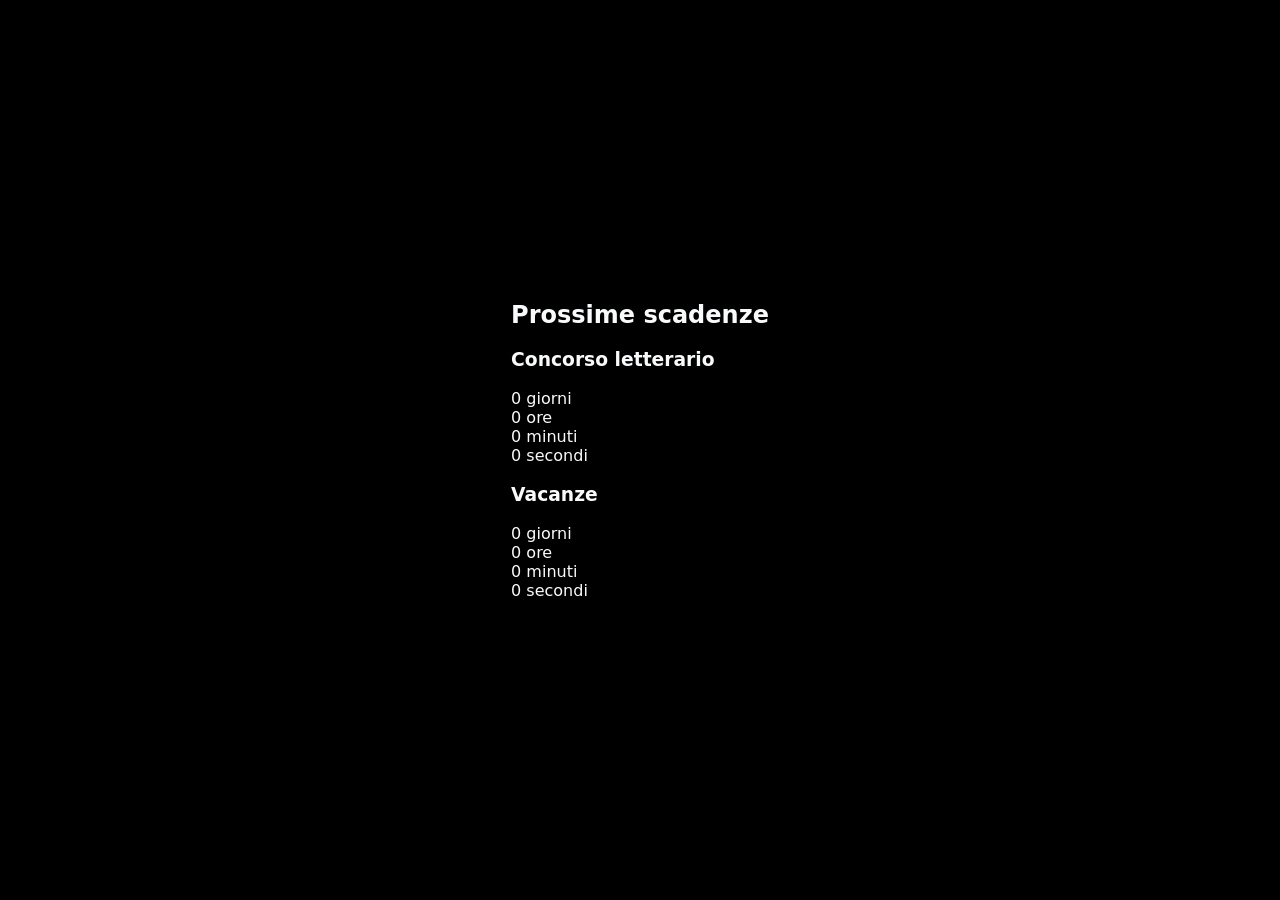
==== commit 5ed7ac5d: "Update index.html" ====
--- a/index.html
+++ b/index.html
@@ -3,17 +3,70 @@
 <head>
   <meta charset="UTF-8" />
   <meta name="viewport" content="width=device-width, initial-scale=1.0" />
-  <title>My First Website</title>
+  <title>It's the final countdown</title>
   <link rel="stylesheet" href="style.css" />
 </head>
 <body>
-  <main>
-    <h1>Hello, web.</h1>
-    <p>This is my first website deployed with GitHub and Vercel.</p>
-    <button id="myButton">Click me</button>
-    <p id="message"></p>
-  </main>
+<section class="countdown-section" aria-labelledby="countdown-title">
+  <h2 id="countdown-title">Prossime scadenze</h2>
 
-  <script src="script.js"></script>
+  <div class="countdown-grid">
+    <article class="countdown-card" id="concorso-letterario">
+      <h3>Concorso letterario</h3>
+
+      <div class="countdown-timer">
+        <div>
+          <span class="countdown-number" data-days>0</span>
+          <span class="countdown-label">giorni</span>
+        </div>
+
+        <div>
+          <span class="countdown-number" data-hours>0</span>
+          <span class="countdown-label">ore</span>
+        </div>
+
+        <div>
+          <span class="countdown-number" data-minutes>0</span>
+          <span class="countdown-label">minuti</span>
+        </div>
+
+        <div>
+          <span class="countdown-number" data-seconds>0</span>
+          <span class="countdown-label">secondi</span>
+        </div>
+      </div>
+
+      <p class="countdown-message" data-message></p>
+    </article>
+
+    <article class="countdown-card" id="vacanze">
+      <h3>Vacanze</h3>
+
+      <div class="countdown-timer">
+        <div>
+          <span class="countdown-number" data-days>0</span>
+          <span class="countdown-label">giorni</span>
+        </div>
+
+        <div>
+          <span class="countdown-number" data-hours>0</span>
+          <span class="countdown-label">ore</span>
+        </div>
+
+        <div>
+          <span class="countdown-number" data-minutes>0</span>
+          <span class="countdown-label">minuti</span>
+        </div>
+
+        <div>
+          <span class="countdown-number" data-seconds>0</span>
+          <span class="countdown-label">secondi</span>
+        </div>
+      </div>
+
+      <p class="countdown-message" data-message></p>
+    </article>
+  </div>
+</section>
 </body>
 </html>
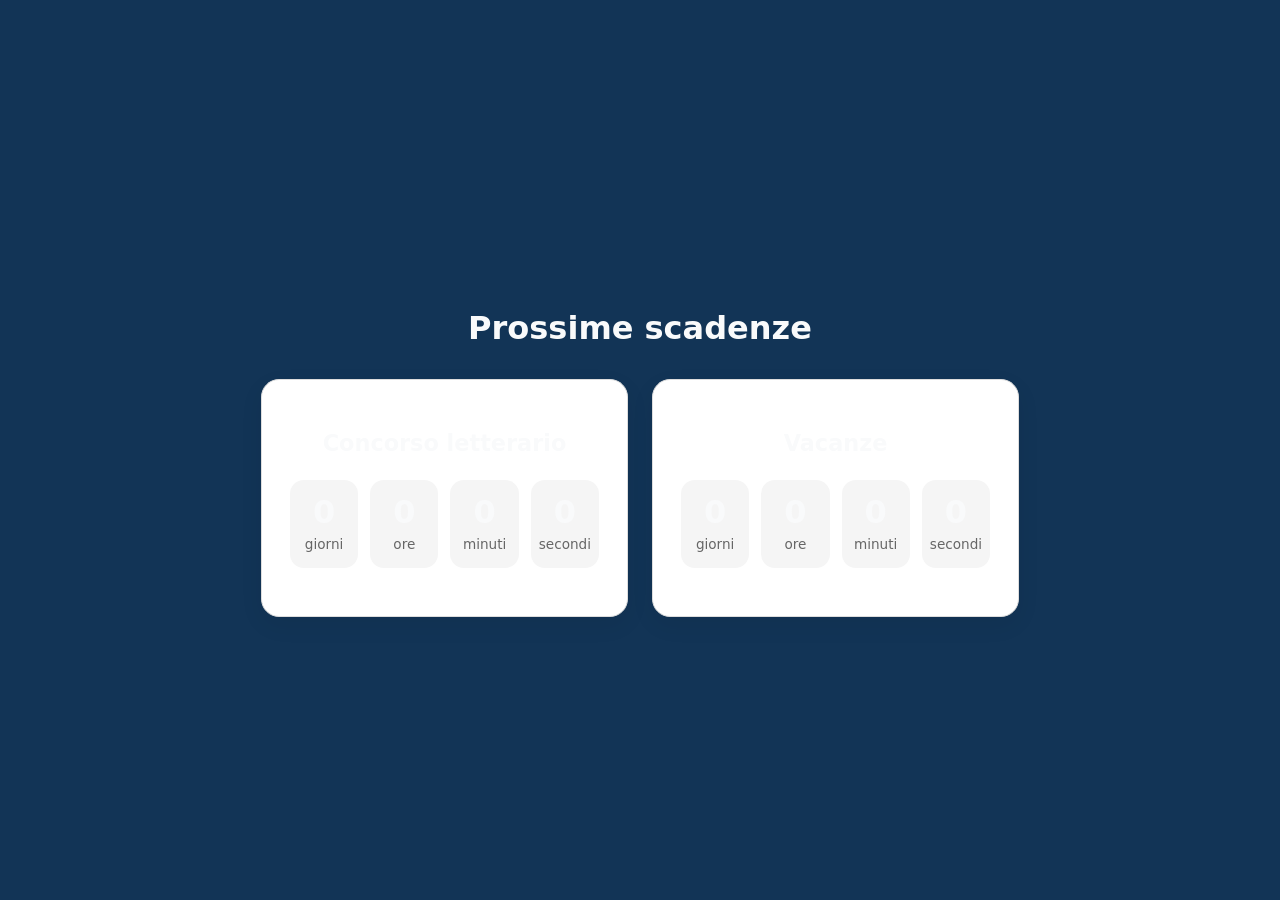
==== commit 9b584f0a: "Update index.html" ====
--- a/index.html
+++ b/index.html
@@ -68,5 +68,7 @@
     </article>
   </div>
 </section>
+<script src="config.js"></script>
+<script src="script.js"></script>
 </body>
 </html>
--- a/style.css
+++ b/style.css
@@ -1,7 +1,7 @@
 body {
   margin: 0;
   font-family: system-ui, sans-serif;
-  background: #000000;
+  background: #123456;
   color: #f9fafb;
   min-height: 100vh;
   display: grid;
@@ -33,3 +33,94 @@
   font-size: 1rem;
   cursor: pointer;
 }
+/* ================================
+   COUNTDOWN SECTION
+   Sezione con due countdown:
+   - Concorso letterario
+   - Vacanze
+================================ */
+
+.countdown-section {
+  max-width: 1100px;
+  margin: 64px auto;
+  padding: 32px 20px;
+}
+
+.countdown-section h2 {
+  text-align: center;
+  margin-bottom: 32px;
+  font-size: 2rem;
+}
+
+.countdown-grid {
+  display: grid;
+  grid-template-columns: repeat(2, 1fr);
+  gap: 24px;
+}
+
+.countdown-card {
+  padding: 28px;
+  border: 1px solid #dddddd;
+  border-radius: 18px;
+  background: #ffffff;
+  box-shadow: 0 8px 24px rgba(0, 0, 0, 0.06);
+}
+
+.countdown-card h3 {
+  margin-bottom: 24px;
+  font-size: 1.4rem;
+  text-align: center;
+}
+
+.countdown-timer {
+  display: grid;
+  grid-template-columns: repeat(4, 1fr);
+  gap: 12px;
+}
+
+.countdown-timer div {
+  padding: 16px 8px;
+  border-radius: 14px;
+  background: #f5f5f5;
+  text-align: center;
+}
+
+.countdown-number {
+  display: block;
+  font-size: 2rem;
+  font-weight: 700;
+  line-height: 1;
+}
+
+.countdown-label {
+  display: block;
+  margin-top: 8px;
+  font-size: 0.85rem;
+  color: #666666;
+}
+
+.countdown-message {
+  margin-top: 20px;
+  text-align: center;
+  font-weight: 600;
+}
+
+/* Versione per schermi piccoli */
+@media (max-width: 768px) {
+  .countdown-grid {
+    grid-template-columns: 1fr;
+  }
+
+  .countdown-section {
+    margin: 40px auto;
+    padding: 24px 16px;
+  }
+
+  .countdown-timer {
+    grid-template-columns: repeat(2, 1fr);
+  }
+
+  .countdown-number {
+    font-size: 1.7rem;
+  }
+}
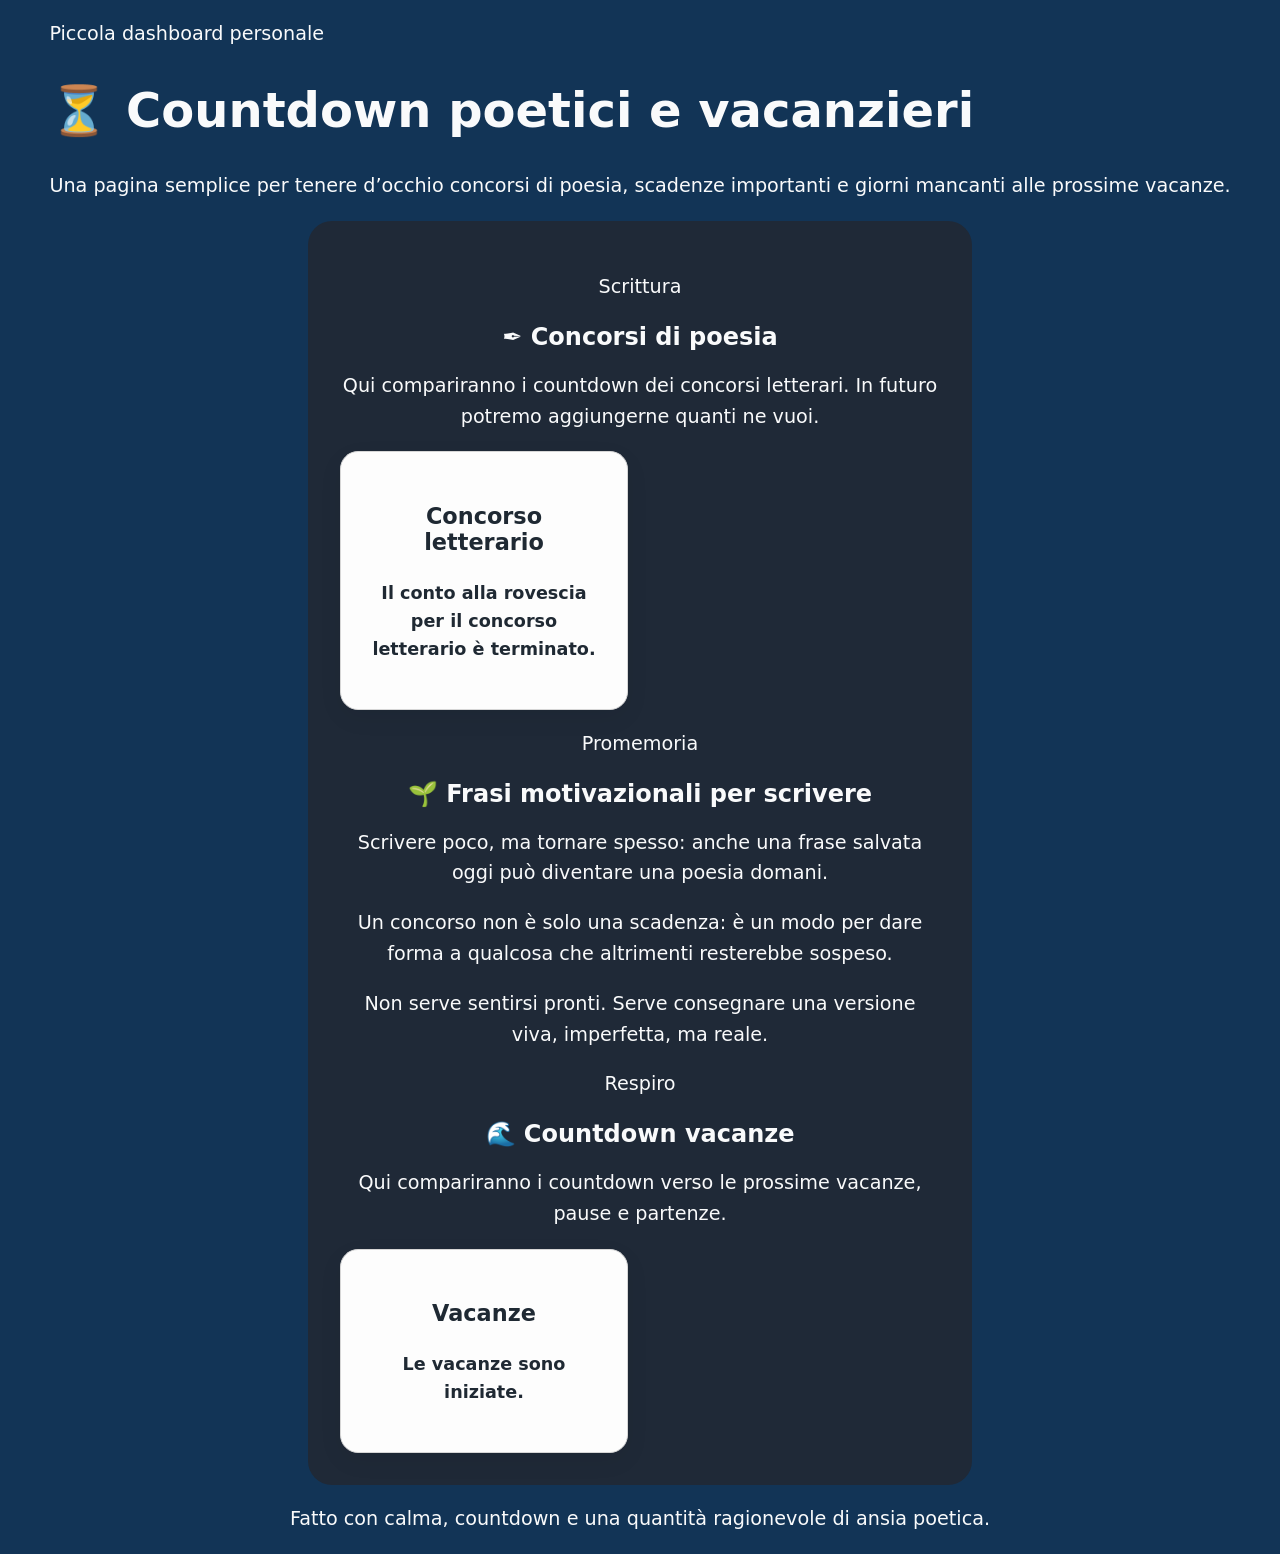
==== commit 651b0ca8: "Update index.html" ====
--- a/index.html
+++ b/index.html
@@ -1,74 +1,145 @@
 <!DOCTYPE html>
-<html lang="en">
+<html lang="it">
 <head>
   <meta charset="UTF-8" />
   <meta name="viewport" content="width=device-width, initial-scale=1.0" />
-  <title>It's the final countdown</title>
+  <title>Countdown poetici</title>
   <link rel="stylesheet" href="style.css" />
 </head>
+
 <body>
-<section class="countdown-section" aria-labelledby="countdown-title">
-  <h2 id="countdown-title">Prossime scadenze</h2>
+  <header class="hero-section">
+    <div class="hero-card">
+      <p class="hero-kicker">Piccola dashboard personale</p>
+      <h1>⏳ Countdown poetici e vacanzieri</h1>
+      <p class="hero-text">
+        Una pagina semplice per tenere d’occhio concorsi di poesia,
+        scadenze importanti e giorni mancanti alle prossime vacanze.
+      </p>
+    </div>
+  </header>
 
-  <div class="countdown-grid">
-    <article class="countdown-card" id="concorso-letterario">
-      <h3>Concorso letterario</h3>
-
-      <div class="countdown-timer">
-        <div>
-          <span class="countdown-number" data-days>0</span>
-          <span class="countdown-label">giorni</span>
-        </div>
-
-        <div>
-          <span class="countdown-number" data-hours>0</span>
-          <span class="countdown-label">ore</span>
-        </div>
-
-        <div>
-          <span class="countdown-number" data-minutes>0</span>
-          <span class="countdown-label">minuti</span>
-        </div>
-
-        <div>
-          <span class="countdown-number" data-seconds>0</span>
-          <span class="countdown-label">secondi</span>
-        </div>
+  <main>
+    <section class="page-section poetry-section" aria-labelledby="poetry-title">
+      <div class="section-heading">
+        <p class="section-kicker">Scrittura</p>
+        <h2 id="poetry-title">✒️ Concorsi di poesia</h2>
+        <p>
+          Qui compariranno i countdown dei concorsi letterari.
+          In futuro potremo aggiungerne quanti ne vuoi.
+        </p>
       </div>
 
-      <p class="countdown-message" data-message></p>
-    </article>
+      <div class="countdown-grid poetry-grid">
+        <article class="countdown-card" id="concorso-letterario">
+          <h3>Concorso letterario</h3>
 
-    <article class="countdown-card" id="vacanze">
-      <h3>Vacanze</h3>
+          <div class="countdown-timer">
+            <div>
+              <span class="countdown-number" data-days>0</span>
+              <span class="countdown-label">giorni</span>
+            </div>
 
-      <div class="countdown-timer">
-        <div>
-          <span class="countdown-number" data-days>0</span>
-          <span class="countdown-label">giorni</span>
-        </div>
+            <div>
+              <span class="countdown-number" data-hours>0</span>
+              <span class="countdown-label">ore</span>
+            </div>
 
-        <div>
-          <span class="countdown-number" data-hours>0</span>
-          <span class="countdown-label">ore</span>
-        </div>
+            <div>
+              <span class="countdown-number" data-minutes>0</span>
+              <span class="countdown-label">minuti</span>
+            </div>
 
-        <div>
-          <span class="countdown-number" data-minutes>0</span>
-          <span class="countdown-label">minuti</span>
-        </div>
+            <div>
+              <span class="countdown-number" data-seconds>0</span>
+              <span class="countdown-label">secondi</span>
+            </div>
+          </div>
 
-        <div>
-          <span class="countdown-number" data-seconds>0</span>
-          <span class="countdown-label">secondi</span>
-        </div>
+          <p class="countdown-message" data-message></p>
+        </article>
+      </div>
+    </section>
+
+    <section class="page-section motivation-section" aria-labelledby="motivation-title">
+      <div class="section-heading">
+        <p class="section-kicker">Promemoria</p>
+        <h2 id="motivation-title">🌱 Frasi motivazionali per scrivere</h2>
       </div>
 
-      <p class="countdown-message" data-message></p>
-    </article>
-  </div>
-</section>
-<script src="config.js"></script>
-<script src="script.js"></script>
+      <div class="motivation-grid">
+        <article class="motivation-card">
+          <p>
+            Scrivere poco, ma tornare spesso: anche una frase salvata oggi
+            può diventare una poesia domani.
+          </p>
+        </article>
+
+        <article class="motivation-card">
+          <p>
+            Un concorso non è solo una scadenza: è un modo per dare forma
+            a qualcosa che altrimenti resterebbe sospeso.
+          </p>
+        </article>
+
+        <article class="motivation-card">
+          <p>
+            Non serve sentirsi pronti. Serve consegnare una versione viva,
+            imperfetta, ma reale.
+          </p>
+        </article>
+      </div>
+    </section>
+
+    <section class="page-section vacation-section" aria-labelledby="vacation-title">
+      <div class="section-heading">
+        <p class="section-kicker">Respiro</p>
+        <h2 id="vacation-title">🌊 Countdown vacanze</h2>
+        <p>
+          Qui compariranno i countdown verso le prossime vacanze,
+          pause e partenze.
+        </p>
+      </div>
+
+      <div class="countdown-grid vacation-grid">
+        <article class="countdown-card" id="vacanze">
+          <h3>Vacanze</h3>
+
+          <div class="countdown-timer">
+            <div>
+              <span class="countdown-number" data-days>0</span>
+              <span class="countdown-label">giorni</span>
+            </div>
+
+            <div>
+              <span class="countdown-number" data-hours>0</span>
+              <span class="countdown-label">ore</span>
+            </div>
+
+            <div>
+              <span class="countdown-number" data-minutes>0</span>
+              <span class="countdown-label">minuti</span>
+            </div>
+
+            <div>
+              <span class="countdown-number" data-seconds>0</span>
+              <span class="countdown-label">secondi</span>
+            </div>
+          </div>
+
+          <p class="countdown-message" data-message></p>
+        </article>
+      </div>
+    </section>
+  </main>
+
+  <footer class="site-footer">
+    <p>
+      Fatto con calma, countdown e una quantità ragionevole di ansia poetica.
+    </p>
+  </footer>
+
+  <script src="config.js"></script>
+  <script src="script.js"></script>
 </body>
 </html>
--- a/style.css
+++ b/style.css
@@ -124,3 +124,36 @@
     font-size: 1.7rem;
   }
 }
+/* ================================
+   CORREZIONE COLORI COUNTDOWN
+   Migliora il contrasto dei numeri
+================================ */
+
+.countdown-timer div {
+  background: #ffffff;
+  border: 1px solid #d8d8d8;
+}
+
+.countdown-number {
+  color: #1f2933;
+}
+
+.countdown-label {
+  color: #4b5563;
+}
+
+.countdown-card {
+  background: #fdfdfd;
+  border: 1px solid #d6d6d6;
+}
+
+.countdown-card h3 {
+  color: #1f2933;
+}
+.countdown-message {
+  margin-top: 20px;
+  text-align: center;
+  font-weight: 700;
+  font-size: 1.1rem;
+  color: #1f2933;
+}
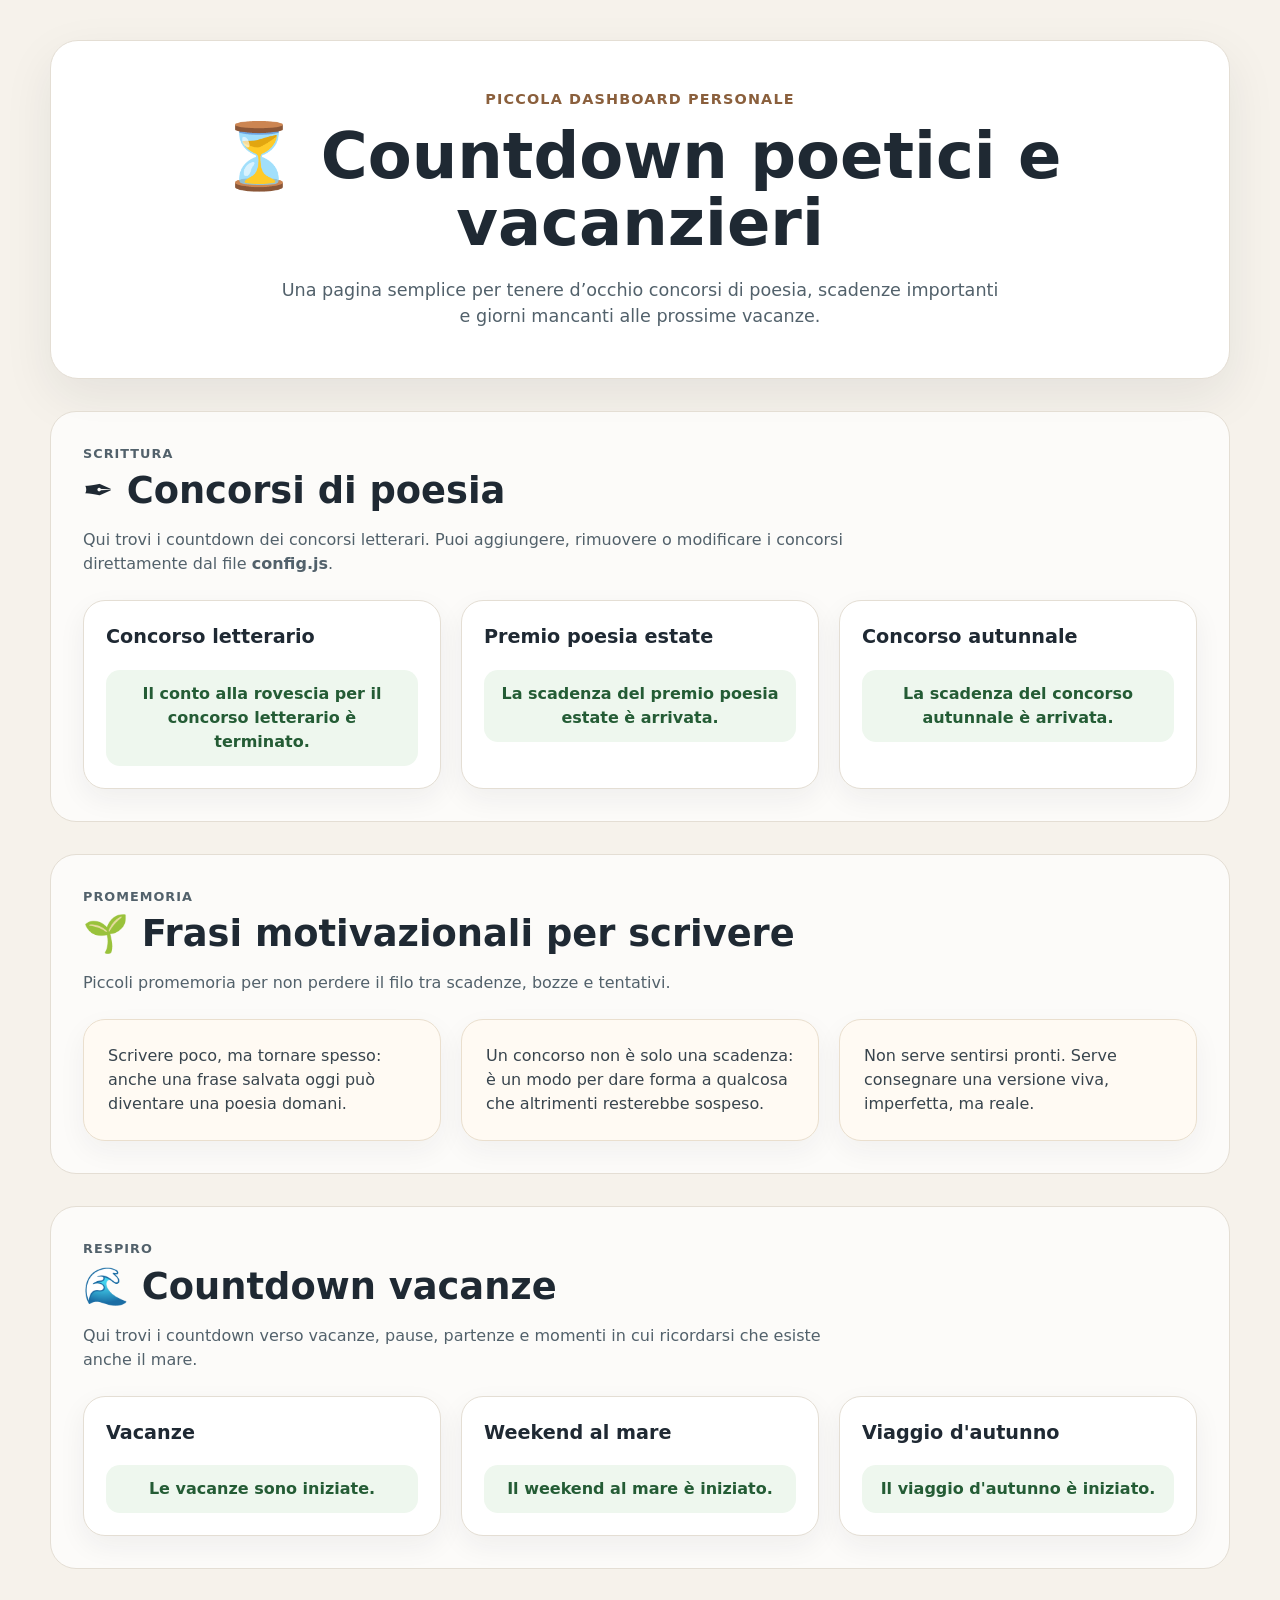
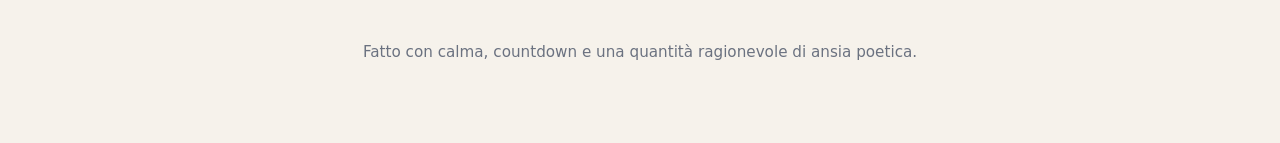
==== commit 9b1697f3: "Update index.html" ====
--- a/index.html
+++ b/index.html
@@ -11,7 +11,9 @@
   <header class="hero-section">
     <div class="hero-card">
       <p class="hero-kicker">Piccola dashboard personale</p>
+
       <h1>⏳ Countdown poetici e vacanzieri</h1>
+
       <p class="hero-text">
         Una pagina semplice per tenere d’occhio concorsi di poesia,
         scadenze importanti e giorni mancanti alle prossime vacanze.
@@ -23,113 +25,59 @@
     <section class="page-section poetry-section" aria-labelledby="poetry-title">
       <div class="section-heading">
         <p class="section-kicker">Scrittura</p>
+
         <h2 id="poetry-title">✒️ Concorsi di poesia</h2>
+
         <p>
-          Qui compariranno i countdown dei concorsi letterari.
-          In futuro potremo aggiungerne quanti ne vuoi.
+          Qui trovi i countdown dei concorsi letterari. Puoi aggiungere,
+          rimuovere o modificare i concorsi direttamente dal file
+          <strong>config.js</strong>.
         </p>
       </div>
 
-      <div class="countdown-grid poetry-grid">
-        <article class="countdown-card" id="concorso-letterario">
-          <h3>Concorso letterario</h3>
-
-          <div class="countdown-timer">
-            <div>
-              <span class="countdown-number" data-days>0</span>
-              <span class="countdown-label">giorni</span>
-            </div>
-
-            <div>
-              <span class="countdown-number" data-hours>0</span>
-              <span class="countdown-label">ore</span>
-            </div>
-
-            <div>
-              <span class="countdown-number" data-minutes>0</span>
-              <span class="countdown-label">minuti</span>
-            </div>
-
-            <div>
-              <span class="countdown-number" data-seconds>0</span>
-              <span class="countdown-label">secondi</span>
-            </div>
-          </div>
-
-          <p class="countdown-message" data-message></p>
-        </article>
-      </div>
+      <!-- 
+        Le card dei concorsi vengono create automaticamente da script.js
+        leggendo i dati da config.js
+      -->
+      <div class="countdown-grid poetry-grid"></div>
     </section>
 
     <section class="page-section motivation-section" aria-labelledby="motivation-title">
       <div class="section-heading">
         <p class="section-kicker">Promemoria</p>
+
         <h2 id="motivation-title">🌱 Frasi motivazionali per scrivere</h2>
+
+        <p>
+          Piccoli promemoria per non perdere il filo tra scadenze,
+          bozze e tentativi.
+        </p>
       </div>
 
-      <div class="motivation-grid">
-        <article class="motivation-card">
-          <p>
-            Scrivere poco, ma tornare spesso: anche una frase salvata oggi
-            può diventare una poesia domani.
-          </p>
-        </article>
-
-        <article class="motivation-card">
-          <p>
-            Un concorso non è solo una scadenza: è un modo per dare forma
-            a qualcosa che altrimenti resterebbe sospeso.
-          </p>
-        </article>
-
-        <article class="motivation-card">
-          <p>
-            Non serve sentirsi pronti. Serve consegnare una versione viva,
-            imperfetta, ma reale.
-          </p>
-        </article>
-      </div>
+      <!-- 
+        Le frasi motivazionali vengono create automaticamente da script.js
+        leggendo motivationQuotes dentro config.js
+      -->
+      <div class="motivation-grid"></div>
     </section>
 
     <section class="page-section vacation-section" aria-labelledby="vacation-title">
       <div class="section-heading">
         <p class="section-kicker">Respiro</p>
+
         <h2 id="vacation-title">🌊 Countdown vacanze</h2>
+
         <p>
-          Qui compariranno i countdown verso le prossime vacanze,
-          pause e partenze.
+          Qui trovi i countdown verso vacanze, pause, partenze e momenti
+          in cui ricordarsi che esiste anche il mare.
         </p>
       </div>
 
-      <div class="countdown-grid vacation-grid">
-        <article class="countdown-card" id="vacanze">
-          <h3>Vacanze</h3>
-
-          <div class="countdown-timer">
-            <div>
-              <span class="countdown-number" data-days>0</span>
-              <span class="countdown-label">giorni</span>
-            </div>
-
-            <div>
-              <span class="countdown-number" data-hours>0</span>
-              <span class="countdown-label">ore</span>
-            </div>
-
-            <div>
-              <span class="countdown-number" data-minutes>0</span>
-              <span class="countdown-label">minuti</span>
-            </div>
-
-            <div>
-              <span class="countdown-number" data-seconds>0</span>
-              <span class="countdown-label">secondi</span>
-            </div>
-          </div>
-
-          <p class="countdown-message" data-message></p>
-        </article>
-      </div>
+      <!-- 
+        Le card delle vacanze vengono create automaticamente da script.js
+        leggendo i dati da config.js
+      -->
+      <div class="countdown-grid vacation-grid"></div>
     </section>
   </main>
 
--- a/style.css
+++ b/style.css
@@ -1,159 +1,259 @@
+/* ================================
+   BASE GENERALE
+================================ */
+
+* {
+  box-sizing: border-box;
+}
+
 body {
   margin: 0;
-  font-family: system-ui, sans-serif;
-  background: #123456;
-  color: #f9fafb;
-  min-height: 100vh;
+  font-family: system-ui, -apple-system, BlinkMacSystemFont, "Segoe UI", sans-serif;
+  background: #f6f2eb;
+  color: #1f2933;
+  line-height: 1.5;
+}
+
+main {
+  width: min(1180px, calc(100% - 32px));
+  margin: 0 auto;
+}
+
+/* ================================
+   HERO
+================================ */
+
+.hero-section {
+  width: min(1180px, calc(100% - 32px));
+  margin: 40px auto 32px;
+}
+
+.hero-card {
+  padding: 48px 32px;
+  border-radius: 28px;
+  background: #ffffff;
+  border: 1px solid #e4ded4;
+  box-shadow: 0 18px 50px rgba(31, 41, 51, 0.08);
+  text-align: center;
+}
+
+.hero-kicker {
+  margin: 0 0 12px;
+  font-size: 0.9rem;
+  text-transform: uppercase;
+  letter-spacing: 0.08em;
+  color: #8a5f3c;
+  font-weight: 700;
+}
+
+.hero-card h1 {
+  margin: 0;
+  font-size: clamp(2rem, 5vw, 4rem);
+  line-height: 1.05;
+}
+
+.hero-text {
+  max-width: 720px;
+  margin: 20px auto 0;
+  font-size: 1.1rem;
+  color: #52616b;
+}
+
+/* ================================
+   SEZIONI
+================================ */
+
+.page-section {
+  margin: 32px 0;
+  padding: 32px;
+  border-radius: 26px;
+  background: rgba(255, 255, 255, 0.72);
+  border: 1px solid #e4ded4;
+  overflow: hidden;
+}
+
+.section-heading {
+  max-width: 760px;
+  margin-bottom: 24px;
+}
+
+.section-kicker {
+  margin: 0 0 8px;
+  font-size: 0.8rem;
+  text-transform: uppercase;
+  letter-spacing: 0.08em;
+  color: #8a5f3c;
+  font-weight: 700;
+}
+
+.section-heading h2 {
+  margin: 0 0 10px;
+  font-size: clamp(1.6rem, 3vw, 2.3rem);
+}
+
+.section-heading p {
+  margin: 0;
+  color: #52616b;
+}
+
+/* ================================
+   GRIGLIE
+   Desktop: 3 card per riga
+================================ */
+
+.countdown-grid,
+.motivation-grid {
   display: grid;
-  place-items: center;
-}
-
-main {
-  max-width: 600px;
-  padding: 2rem;
-  border-radius: 24px;
-  background: #1f2937;
-  text-align: center;
-}
-
-h1 {
-  font-size: 3rem;
-}
-
-p {
+  grid-template-columns: repeat(3, minmax(0, 1fr));
+  gap: 20px;
+  width: 100%;
+}
+
+/* ================================
+   CARD COUNTDOWN
+================================ */
+
+.countdown-card {
+  min-width: 0;
+  padding: 22px;
+  border-radius: 22px;
+  background: #ffffff;
+  border: 1px solid #e4ded4;
+  box-shadow: 0 10px 28px rgba(31, 41, 51, 0.06);
+}
+
+.countdown-card h3 {
+  margin: 0 0 18px;
   font-size: 1.2rem;
-  line-height: 1.6;
-}
-
-button {
-  margin-top: 1rem;
-  padding: 0.8rem 1.2rem;
-  border: none;
-  border-radius: 999px;
-  font-size: 1rem;
-  cursor: pointer;
-}
-/* ================================
-   COUNTDOWN SECTION
-   Sezione con due countdown:
-   - Concorso letterario
-   - Vacanze
-================================ */
-
-.countdown-section {
-  max-width: 1100px;
-  margin: 64px auto;
-  padding: 32px 20px;
-}
-
-.countdown-section h2 {
-  text-align: center;
-  margin-bottom: 32px;
-  font-size: 2rem;
-}
-
-.countdown-grid {
-  display: grid;
-  grid-template-columns: repeat(2, 1fr);
-  gap: 24px;
-}
-
-.countdown-card {
-  padding: 28px;
-  border: 1px solid #dddddd;
-  border-radius: 18px;
-  background: #ffffff;
-  box-shadow: 0 8px 24px rgba(0, 0, 0, 0.06);
-}
-
-.countdown-card h3 {
-  margin-bottom: 24px;
-  font-size: 1.4rem;
-  text-align: center;
-}
+  overflow-wrap: break-word;
+}
+
+/* ================================
+   NUMERI COUNTDOWN
+================================ */
 
 .countdown-timer {
   display: grid;
-  grid-template-columns: repeat(4, 1fr);
-  gap: 12px;
+  grid-template-columns: repeat(2, minmax(0, 1fr));
+  gap: 10px;
 }
 
 .countdown-timer div {
-  padding: 16px 8px;
-  border-radius: 14px;
-  background: #f5f5f5;
+  min-width: 0;
+  padding: 14px 8px;
+  border-radius: 16px;
+  background: #f8f3ec;
+  border: 1px solid #eadfce;
   text-align: center;
 }
 
 .countdown-number {
   display: block;
-  font-size: 2rem;
-  font-weight: 700;
+  font-size: clamp(1.45rem, 2.5vw, 1.9rem);
+  font-weight: 800;
   line-height: 1;
+  color: #1f2933;
 }
 
 .countdown-label {
   display: block;
-  margin-top: 8px;
-  font-size: 0.85rem;
-  color: #666666;
+  margin-top: 7px;
+  font-size: 0.78rem;
+  color: #6b7280;
+  overflow-wrap: break-word;
 }
 
 .countdown-message {
-  margin-top: 20px;
-  text-align: center;
-  font-weight: 600;
-}
-
-/* Versione per schermi piccoli */
-@media (max-width: 768px) {
-  .countdown-grid {
+  display: none;
+  margin: 18px 0 0;
+  padding: 12px 14px;
+  border-radius: 14px;
+  background: #eef7ee;
+  color: #245c35;
+  font-weight: 700;
+  text-align: center;
+}
+
+.countdown-message.is-visible {
+  display: block;
+}
+
+/* ================================
+   FRASI MOTIVAZIONALI
+================================ */
+
+.motivation-card {
+  min-width: 0;
+  padding: 24px;
+  border-radius: 22px;
+  background: #fffaf3;
+  border: 1px solid #eadfce;
+  box-shadow: 0 10px 28px rgba(31, 41, 51, 0.05);
+}
+
+.motivation-card p {
+  margin: 0;
+  font-size: 1rem;
+  color: #38444d;
+  overflow-wrap: break-word;
+}
+
+/* ================================
+   FOOTER
+================================ */
+
+.site-footer {
+  width: min(1180px, calc(100% - 32px));
+  margin: 32px auto 40px;
+  padding: 24px;
+  text-align: center;
+  color: #6b7280;
+  font-size: 0.95rem;
+}
+
+/* ================================
+   RESPONSIVE
+================================ */
+
+/* Schermi medi: 2 card per riga */
+@media (max-width: 820px) {
+  .countdown-grid,
+  .motivation-grid {
+    grid-template-columns: repeat(2, minmax(0, 1fr));
+  }
+}
+
+/* Schermi piccoli: 1 card per riga */
+@media (max-width: 580px) {
+  main {
+    width: min(100% - 24px, 1180px);
+  }
+
+  .hero-section {
+    width: min(100% - 24px, 1180px);
+    margin-top: 20px;
+  }
+
+  .hero-card {
+    padding: 36px 22px;
+    border-radius: 22px;
+  }
+
+  .page-section {
+    padding: 24px 18px;
+  }
+
+  .countdown-grid,
+  .motivation-grid {
     grid-template-columns: 1fr;
   }
 
-  .countdown-section {
-    margin: 40px auto;
-    padding: 24px 16px;
-  }
-
-  .countdown-timer {
-    grid-template-columns: repeat(2, 1fr);
-  }
-
-  .countdown-number {
-    font-size: 1.7rem;
-  }
-}
-/* ================================
-   CORREZIONE COLORI COUNTDOWN
-   Migliora il contrasto dei numeri
-================================ */
-
-.countdown-timer div {
-  background: #ffffff;
-  border: 1px solid #d8d8d8;
-}
-
-.countdown-number {
-  color: #1f2933;
-}
-
-.countdown-label {
-  color: #4b5563;
-}
-
-.countdown-card {
-  background: #fdfdfd;
-  border: 1px solid #d6d6d6;
-}
-
-.countdown-card h3 {
-  color: #1f2933;
-}
-.countdown-message {
-  margin-top: 20px;
-  text-align: center;
-  font-weight: 700;
-  font-size: 1.1rem;
-  color: #1f2933;
-}
+  .countdown-card,
+  .motivation-card {
+    padding: 20px;
+  }
+
+  .site-footer {
+    width: min(100% - 24px, 1180px);
+  }
+}
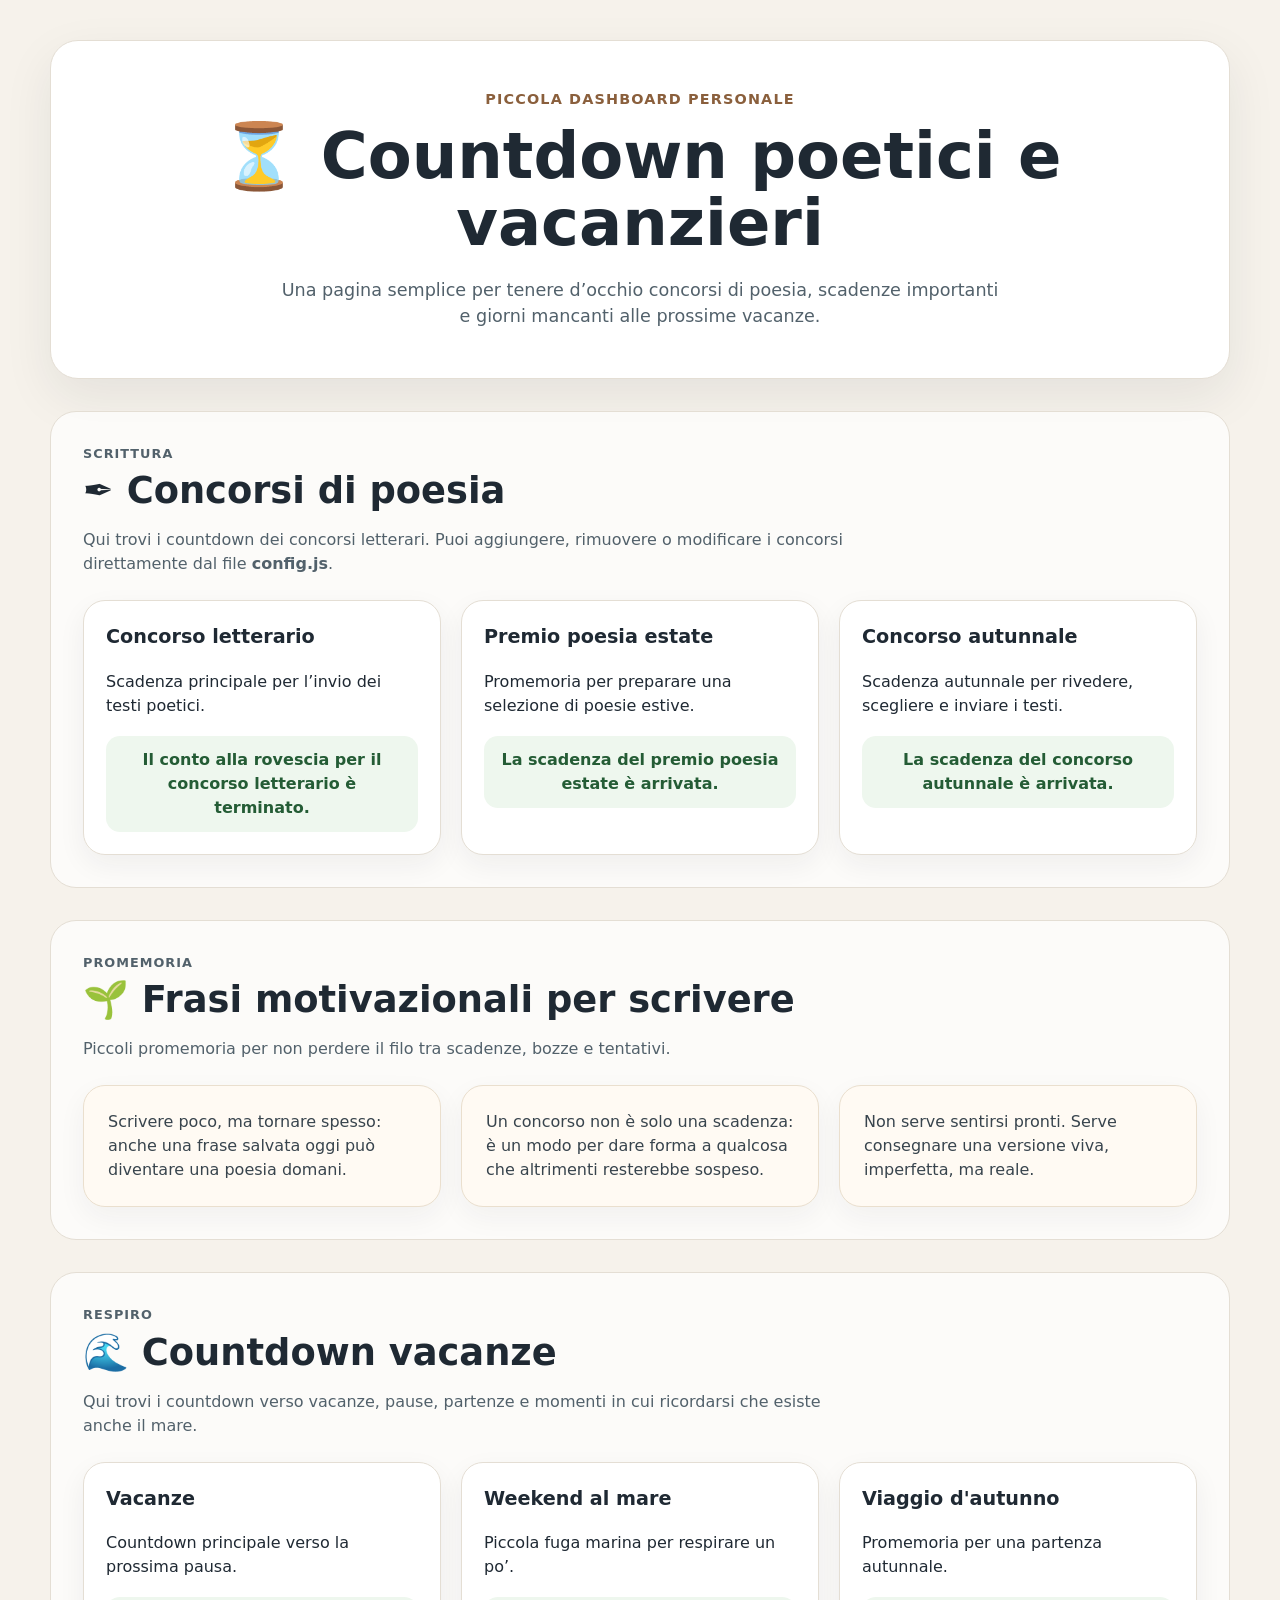
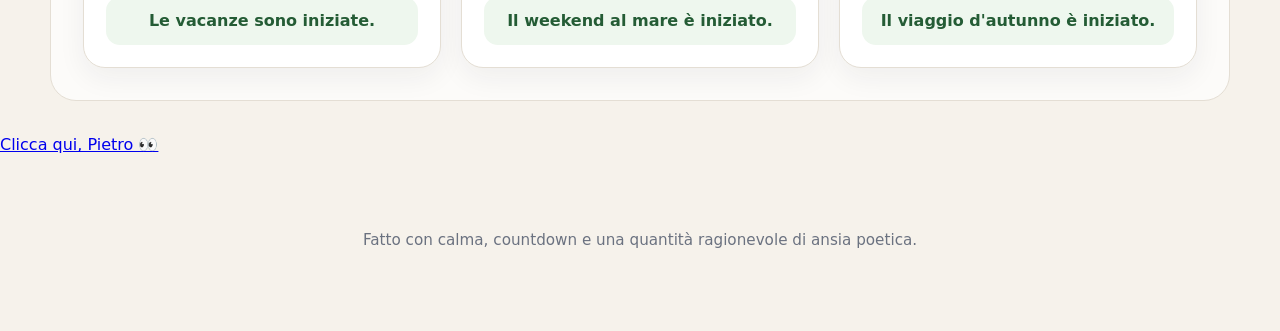
==== commit c7a416d0: "Update index.html" ====
--- a/index.html
+++ b/index.html
@@ -80,7 +80,11 @@
       <div class="countdown-grid vacation-grid"></div>
     </section>
   </main>
-
+  <section class="surprise-section">
+    <a class="surprise-button" href="pietro.html">
+      Clicca qui, Pietro 👀
+    </a>
+  </section>
   <footer class="site-footer">
     <p>
       Fatto con calma, countdown e una quantità ragionevole di ansia poetica.
--- a/style.css
+++ b/style.css
@@ -256,4 +256,13 @@
   .site-footer {
     width: min(100% - 24px, 1180px);
   }
-}
+/* ================================
+   DESCRIZIONE CARD COUNTDOWN
+================================ */
+
+.countdown-description {
+  margin: -8px 0 18px;
+  font-size: 0.92rem;
+  color: #52616b;
+  line-height: 1.4;
+}
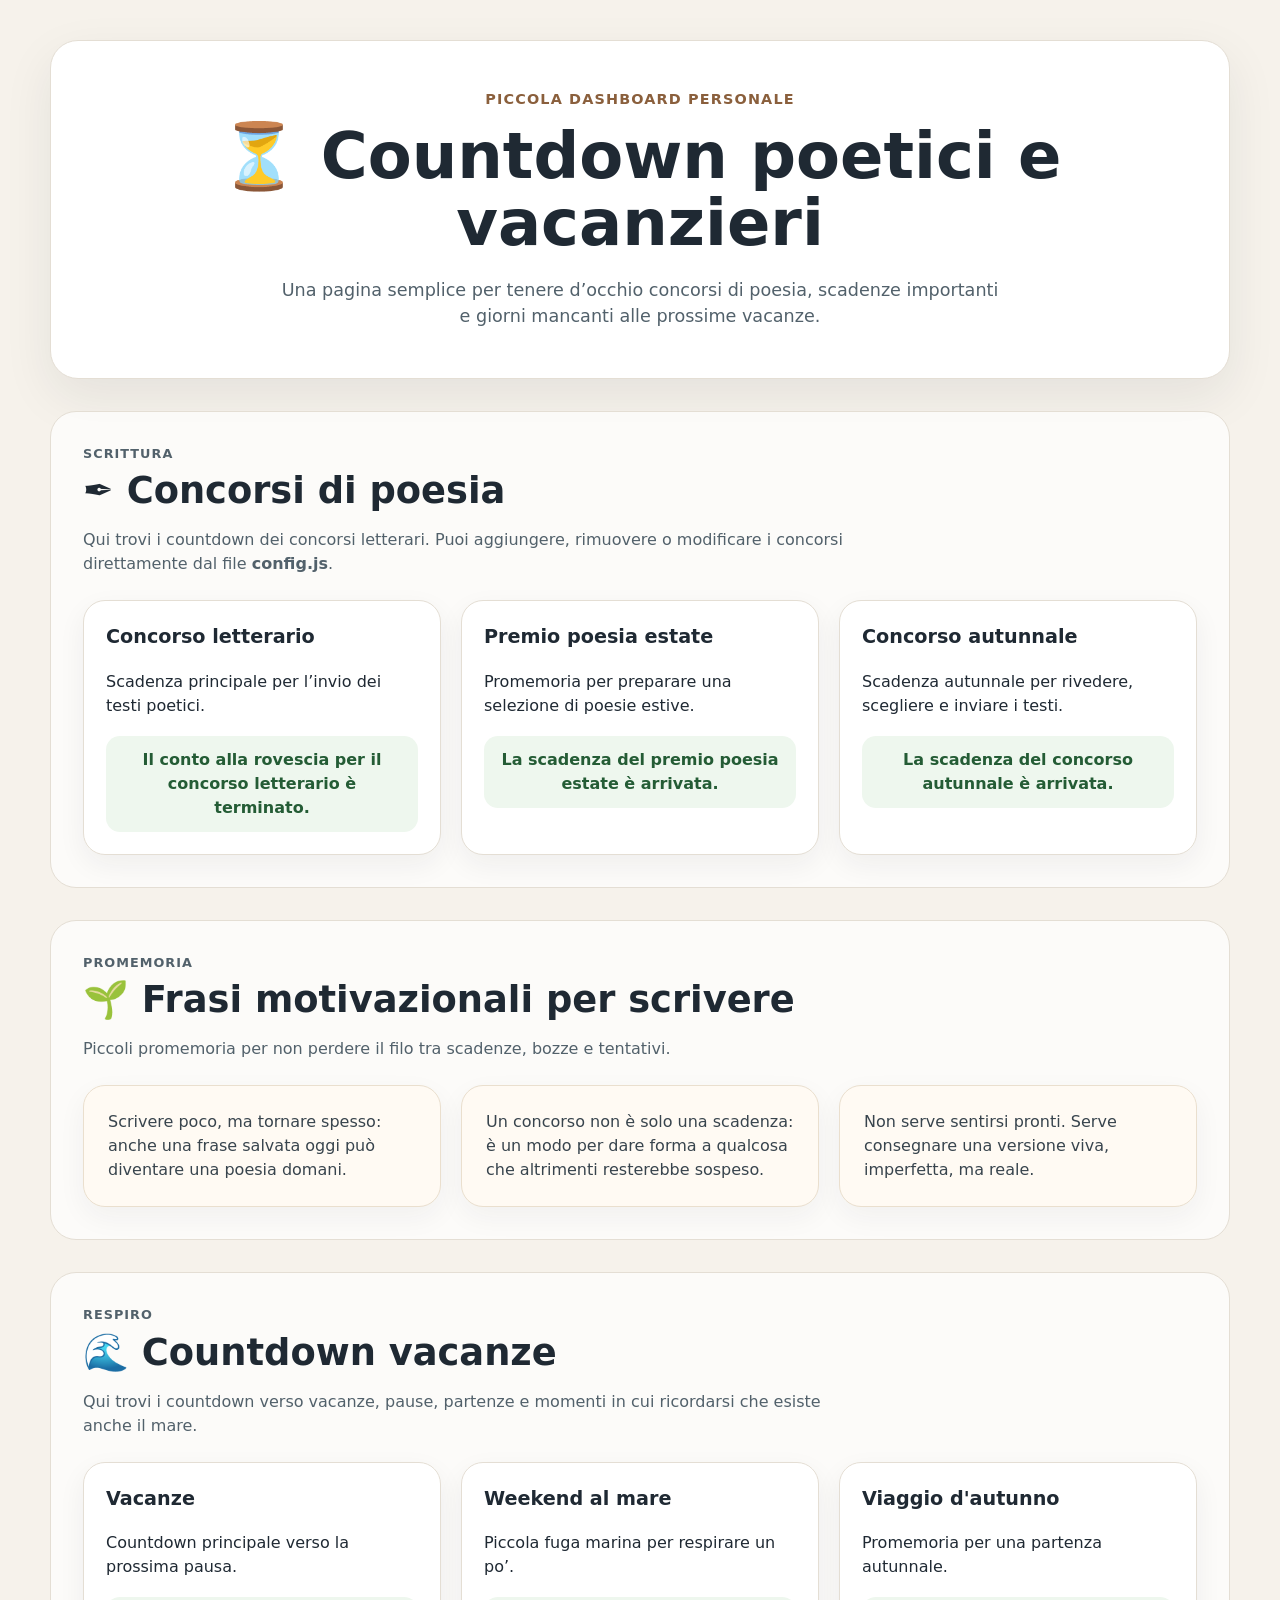
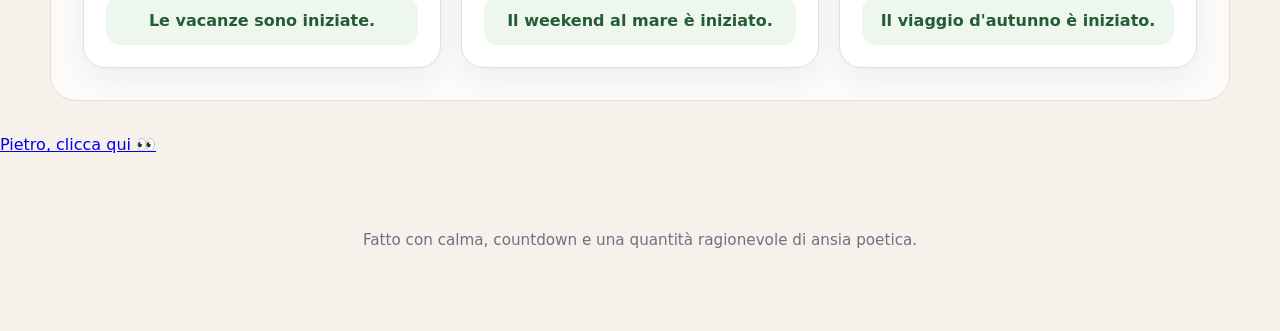
==== commit d04bc23b: "Update index.html" ====
--- a/index.html
+++ b/index.html
@@ -81,10 +81,10 @@
     </section>
   </main>
   <section class="surprise-section">
-    <a class="surprise-button" href="pietro.html">
-      Clicca qui, Pietro 👀
-    </a>
-  </section>
+  <a class="surprise-button" href="pietro.html">
+    Pietro, clicca qui 👀
+  </a>
+</section>
   <footer class="site-footer">
     <p>
       Fatto con calma, countdown e una quantità ragionevole di ansia poetica.
--- a/style.css
+++ b/style.css
@@ -266,3 +266,37 @@
   color: #52616b;
   line-height: 1.4;
 }
+/* ================================
+   BOTTONE SORPRESA PIETRO
+================================ */
+
+.surprise-section {
+  width: min(1180px, calc(100% - 32px));
+  margin: 48px auto 24px;
+  text-align: center;
+}
+
+.surprise-button {
+  display: inline-block;
+  padding: 22px 34px;
+  border-radius: 999px;
+  background: linear-gradient(135deg, #ff00cc, #3333ff, #00ffcc);
+  color: #ffffff;
+  font-size: clamp(1.2rem, 3vw, 2rem);
+  font-weight: 900;
+  text-decoration: none;
+  text-transform: uppercase;
+  letter-spacing: 0.04em;
+  box-shadow: 0 18px 40px rgba(51, 51, 255, 0.28);
+  transform: rotate(-1deg);
+  transition: transform 0.18s ease, box-shadow 0.18s ease;
+}
+
+.surprise-button:hover {
+  transform: rotate(1deg) scale(1.06);
+  box-shadow: 0 24px 56px rgba(255, 0, 204, 0.35);
+}
+
+.surprise-button:active {
+  transform: scale(0.98);
+}
